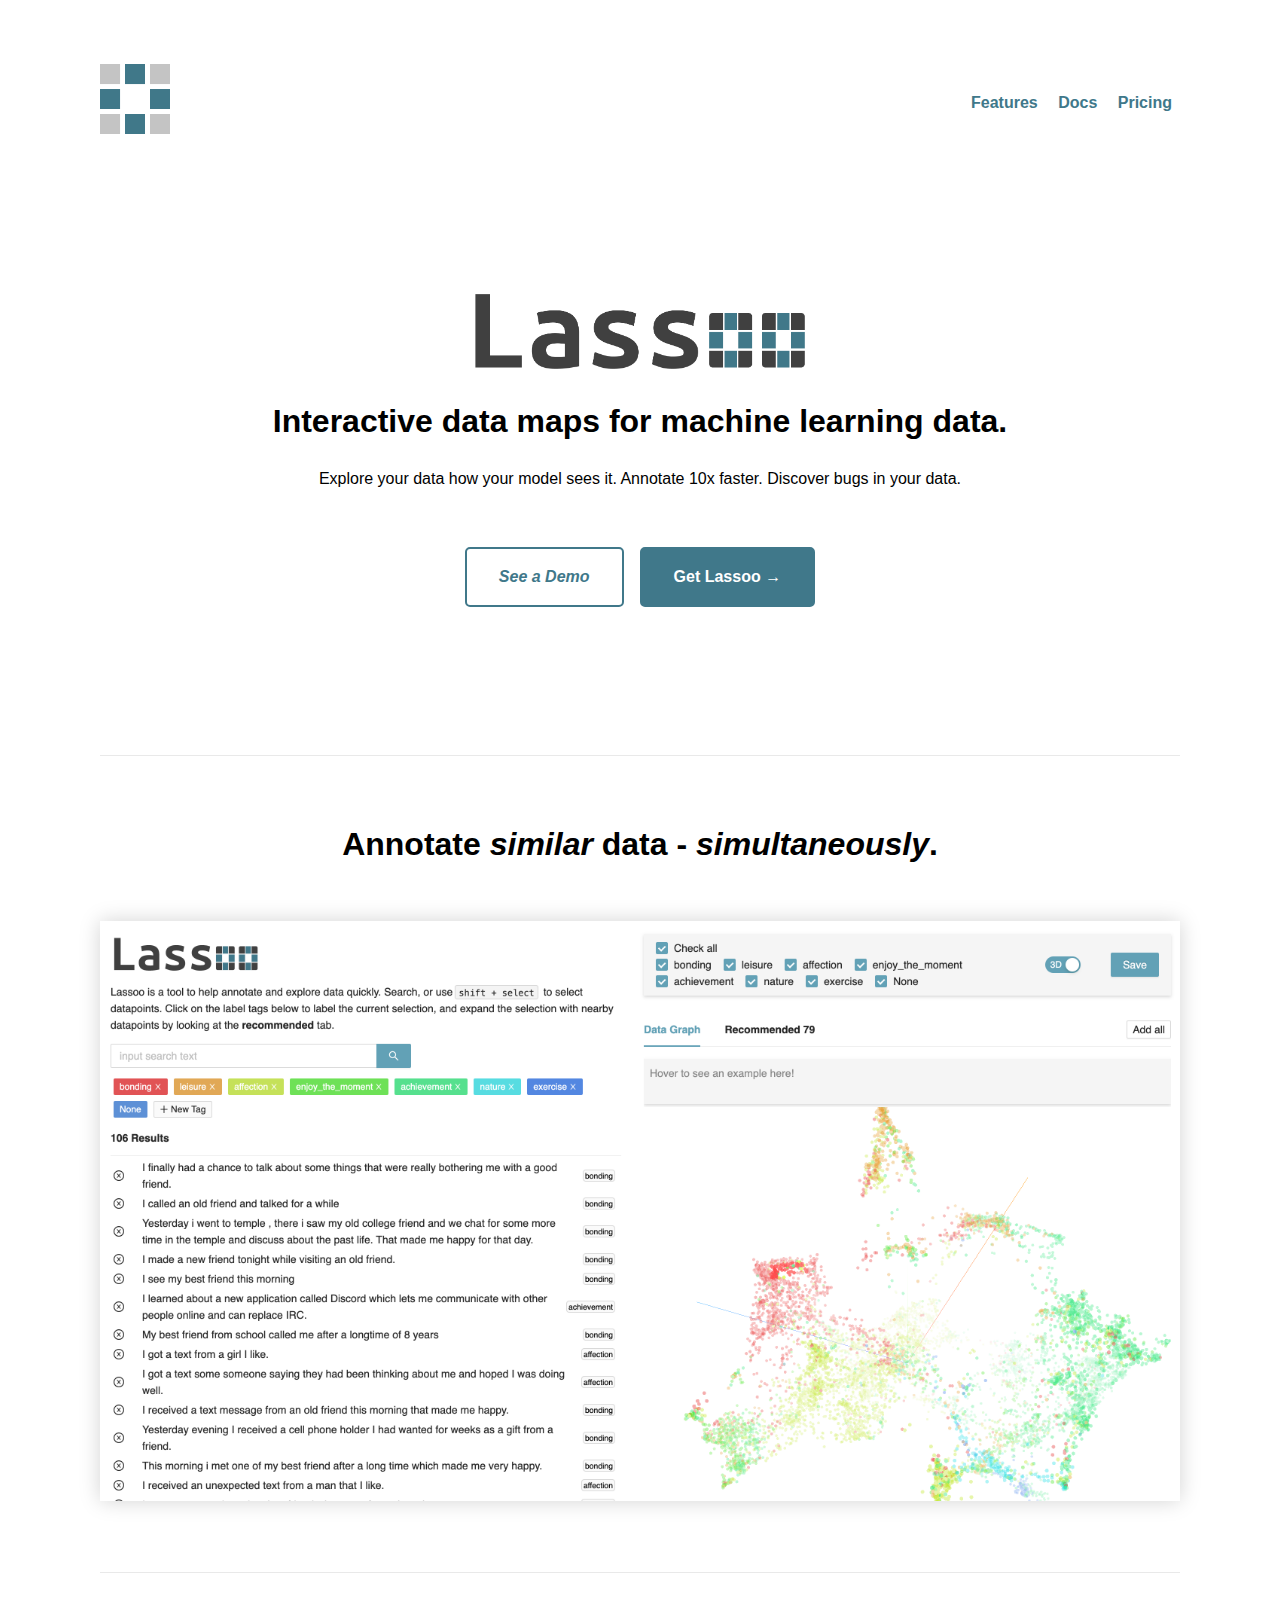
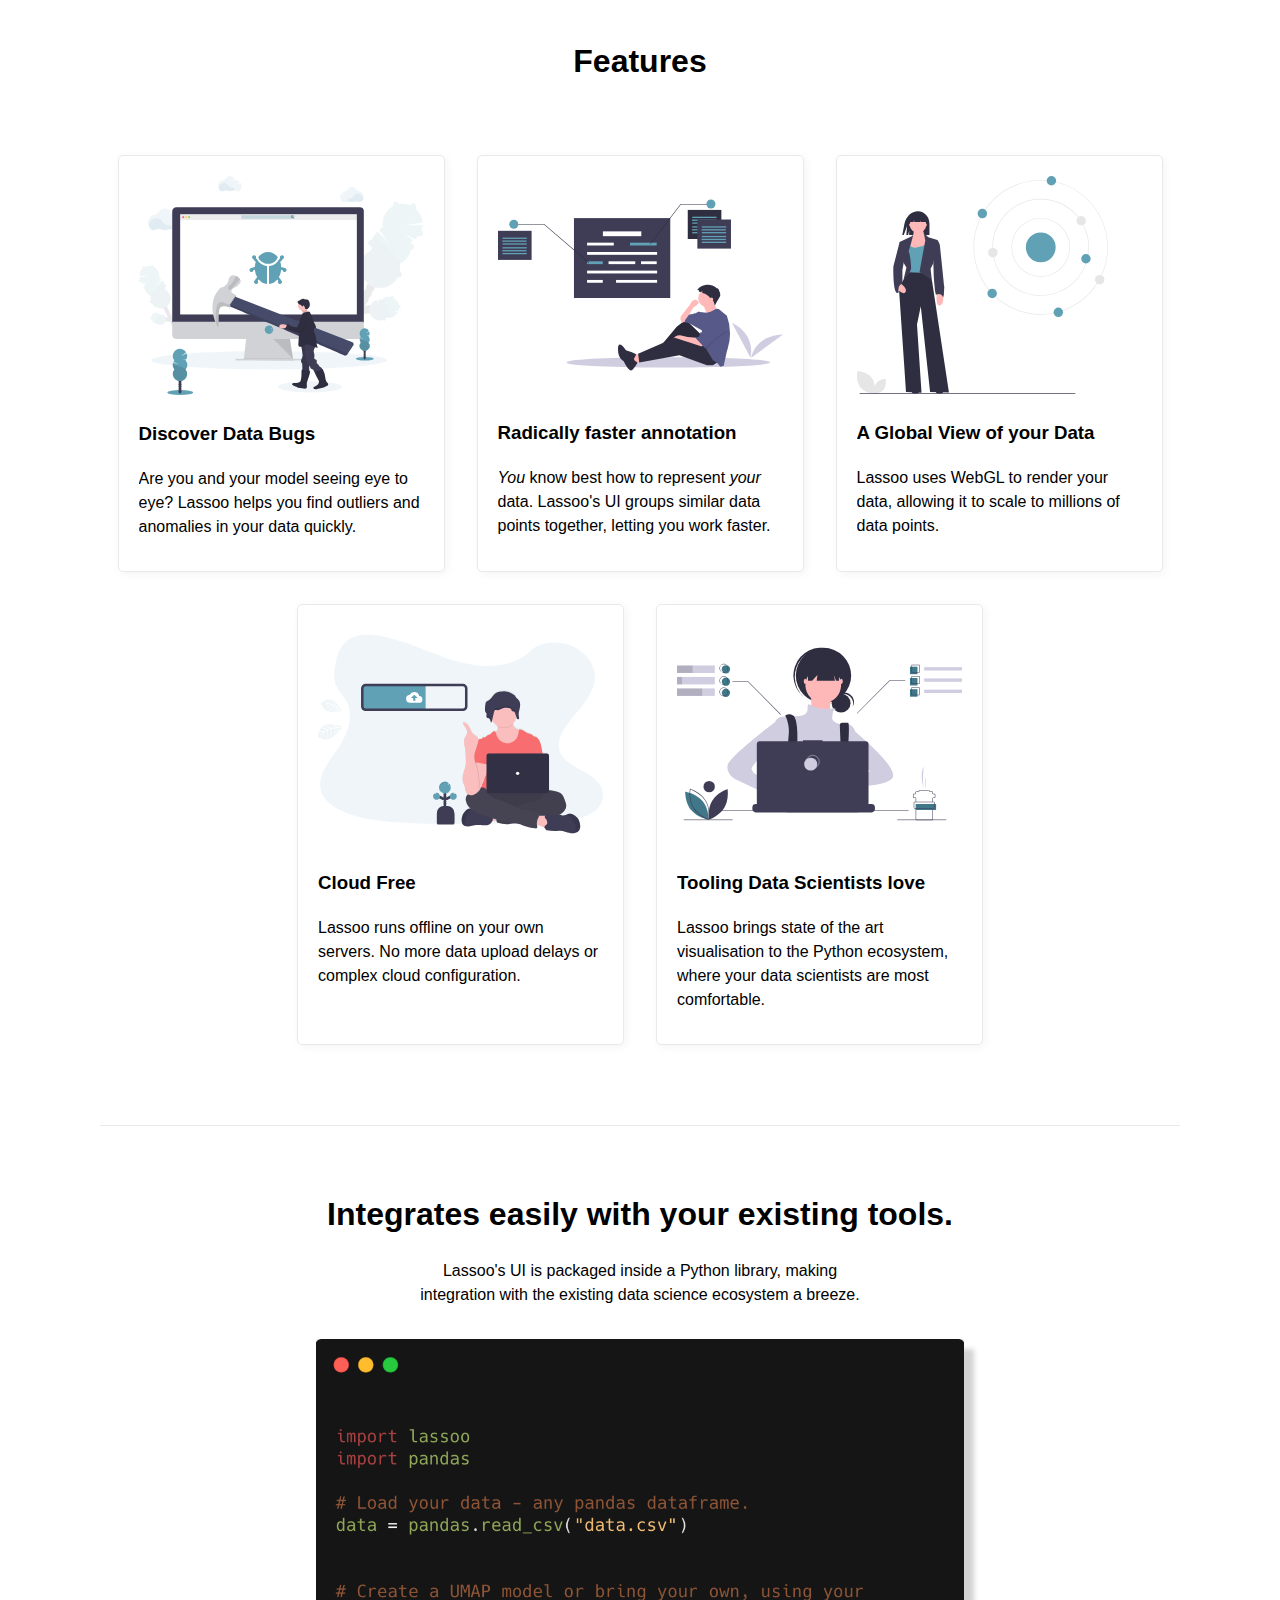
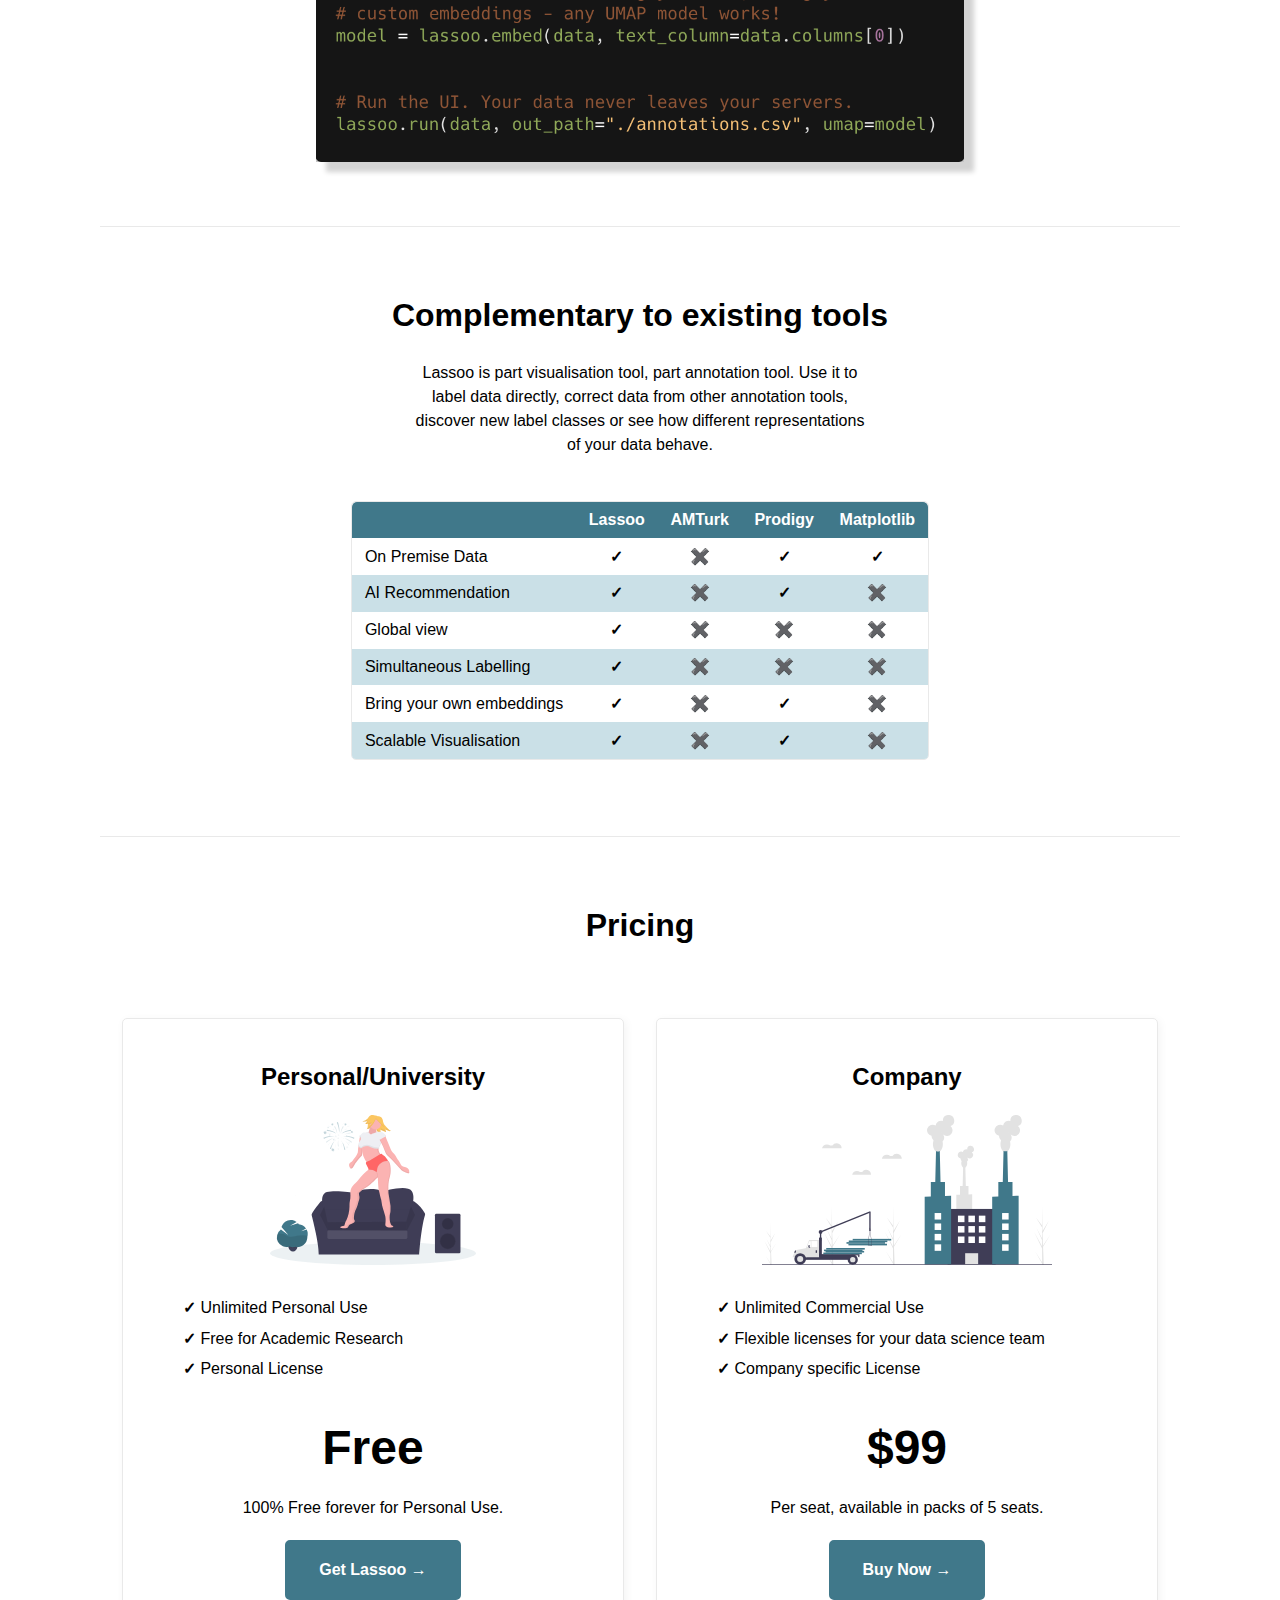
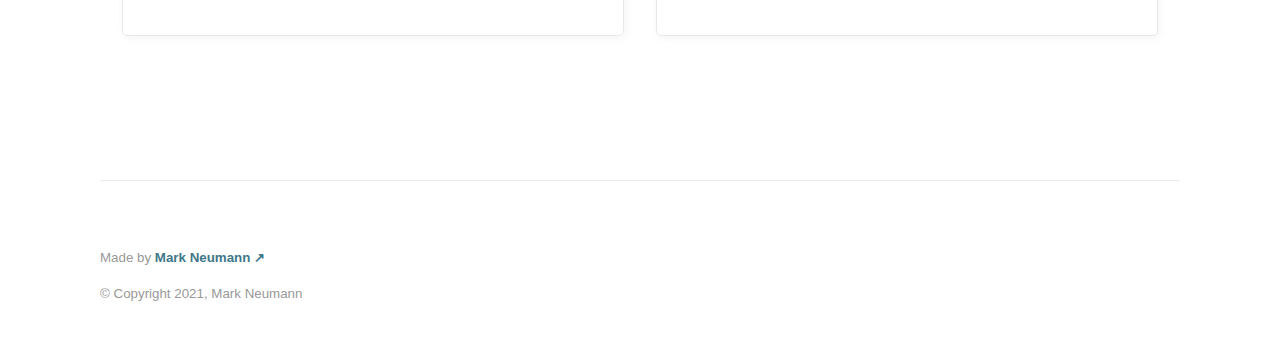
==== index.html @ e3bbf241 "sketch" ====
<!DOCTYPE html>
<html lang="en">

<head>
    <link rel="icon" href="./img/lassoo.png">
    <link rel="stylesheet" href="./mvp.css">

    <meta charset="utf-8">
    <meta name="description" content="My description">
    <meta name="viewport" content="width=device-width, initial-scale=1.0">
    <title>Lassoo</title>
</head>

<body>
    <header>
        <nav>
            <a href="/"><img alt="Logo" src="./img/lassoo.png" height="70"></a>
            <ul>
                <li><a href="#features">Features</a></li>
                <li><a href="./docs/index.html">Docs</a></li>
                <li><a href="#pricing">Pricing</a></li>
            </ul>
        </nav>

        <img alt="Logo" src="./img/lassoo-text.png" height="100">
        <h1>Interactive data maps for machine learning data.</h1>
        <p>Explore your data how your model sees it. Annotate 10x faster. Discover bugs in your data.</p>
        <br>
        <p><a href="#"><i>See a Demo</i></a><a href="#pricing"><b>Get Lassoo &rarr;</b></a></p>
    </header>
    <main>

        <hr>
        <figure>
            <header>
                <h1>Annotate <i>similar </i> data - <i>simultaneously</i>.</h1>
            </header>
            <img style="box-shadow: 0px 0px 20px lightgray;" alt="example user interface" src="img/overview.png">
        </figure>
        <hr>

        <header>
            <h1 id="features">Features</h1>
        </header>
        <section>
            <aside>
                <img alt="example code" src="img/undraw_bug_fixing.svg">
                <h3>Discover Data Bugs</h3>
                <p>Are you and your model seeing eye to eye? Lassoo helps you find outliers and anomalies in your data quickly.</p>
            </aside>
            <aside>
                <img alt="example code" src="img/undraw_annotation.svg" height="218">
                <h3>Radically faster annotation</h3>
                <p><i>You</i> know best how to represent <i>your</i> data. Lassoo's UI groups similar data points together, letting you work faster.</p>
            </aside>
            <aside>
                <img alt="example code" src="img/undraw_data_extraction.svg" height="218">
                <h3>A Global View of your Data</h3>
                <p>Lassoo uses WebGL to render your data, allowing it to scale to millions of data points.</p>
            </aside>
            <aside>
                <img alt="example code" src="img/undraw_uploading.svg" height="218">
                <h3>Cloud Free</h3>
                <p>Lassoo runs offline on your own servers. No more data upload delays or complex cloud configuration.</p>
            </aside>
            <aside>
                <img alt="example code" src="img/undraw_dev_focus.svg" height="218">
                <h3>Tooling Data Scientists love</h3>
                <p>Lassoo brings state of the art visualisation to the Python ecosystem, where your data scientists are most comfortable.</p>
            </aside>
        </section>
        <hr>

        <figure>
            <header>
                <h1>Integrates easily with your existing tools.</h1>
            <p style="width: var(--width-card-medium); display: block; margin: auto;">
                Lassoo's UI is packaged inside a Python library, making integration with the existing data science ecosystem a breeze.
            </p>
            </header>
            <img style="box-shadow: 10px 10px 5px lightgray; display: block; margin-left: auto; margin-right: auto;" alt="example code" src="img/code-example.png" width="60%">
        </figure>

        <hr>

        <header>
            <h1>Complementary to existing tools</h1>
            <p style="width: var(--width-card-medium); display: block; margin: auto;">
                Lassoo is part visualisation tool, part annotation tool. 
                Use it to label data directly, correct data from other annotation tools,
                discover new label classes or see how different representations of your data behave.
            </p>
        </header>
        <section>
            <table style="margin: 12px;">
                <thead>
                    <tr>
                        <th></th>
                        <th>Lassoo</th>
                        <th>AMTurk</th>
                        <th>Prodigy</th>
                        <th>Matplotlib</th>
                    </tr>
                </thead>
                <tr>
                    <td>On Premise Data</td>
                    <td><b>✓</b></td>
                    <td>✖️</td>
                    <td><b>✓</b></td>
                    <td><b>✓</b></td>
                </tr>

                <tr>
                    <td>AI Recommendation</td>
                    <td><b>✓</b></td>
                    <td>✖️</td>
                    <td><b>✓</b></td>
                    <td>✖️</td>
                </tr>
                <tr>
                    <td>Global view</td>
                    <td><b>✓</b></td>
                    <td>✖️</td>
                    <td>✖️</td>
                    <td>✖️</td>
                </tr>
                <tr>
                    <td>Simultaneous Labelling</td>
                    <td><b>✓</b></td>
                    <td>✖️</td>
                    <td>✖️</td>
                    <td>✖️</td>
                </tr>
                <tr>
                    <td>Bring your own embeddings</td>
                    <td><b>✓</b></td>
                    <td>✖️</td>
                    <td><b>✓</b></td>
                    <td>✖️</td>
                </tr>                
                <tr>
                    <td>Scalable Visualisation</td>
                    <td><b>✓</b></td>
                    <td>✖️</td>
                    <td><b>✓</b></td>
                    <td>✖️</td>
                </tr>
            </table>

        </section>

        <hr>

        <figure id="pricing">
            <header>
                <h1>Pricing</h1>
                <p></p>
            </header>
            <section>
            <aside style="width: var(--width-card-medium)">
                <h2 style="text-align: center;">Personal/University</h2>
                <img style="display: block; margin: auto;" alt="example code" src="img/undraw_home.svg" height="150">
                <p>
                    <ul>
                        <li> <b>✓</b> Unlimited Personal Use</li>
                        <li> <b>✓</b> Free for Academic Research</li>
                        <li> <b>✓</b> Personal License</li>
                    </ul>
                </p>
                
                <p style="text-align: center; font-size: 3em; font-weight: bold;">
                    Free
                </p>
                <p style="text-align: center;">100% Free forever for Personal Use.</p>
                <a style="display: block; text-align: center;">
                    <b>
                        Get Lassoo &rarr;
                    </b>
                </a>
            </aside>

            <aside style="width: var(--width-card-medium)">
                <h2 style="text-align: center;">Company</h2>
                <img style="display: block; margin: auto;" alt="example code" src="img/undraw_company.svg" height="150">
                <p>
                    <ul>
                        <li> <b>✓</b> Unlimited Commercial Use</li>
                        <li> <b>✓</b> Flexible licenses for your data science team</li>
                        <li> <b>✓</b> Company specific License</li>
                    </ul>
                </p>
                <p style="text-align: center; font-size: 3em; font-weight: bold;">
                    $99
                </p>
                <p style="text-align: center;">Per seat, available in packs of 5 seats.</p>
                <a style="display: block; text-align: center;">
                    <b>
                        Buy Now &rarr;
                    </b>
                </a>

            </aside>
        </section>
        </figure>




    </main>
    <footer>
        <hr>
        <p>
            <small>
                Made by <a href="http://markneumann.xyz" target="_blank">Mark Neumann ↗ </a>
            </small>
        </p>
        <small>&copy; Copyright 2021, Mark Neumann</small>
    </footer>
</body>

</html>
---- mvp.css ----
/* MVP.css v1.7 - https://github.com/andybrewer/mvp */

:root {
    --border-radius: 5px;
    --box-shadow: 2px 2px 10px;
    --color: #40788A;
    --color-accent: #CAE0E7;
    --color-bg: #fff;
    --color-bg-secondary: #e9e9e9;
    --color-secondary: #920de9;
    --color-secondary-accent: #920de90b;
    --color-shadow: #f4f4f4;
    --color-text: #000;
    --color-text-secondary: #999;
    --font-family: -apple-system, BlinkMacSystemFont, "Segoe UI", Roboto, Oxygen-Sans, Ubuntu, Cantarell, "Helvetica Neue", sans-serif;
    --hover-brightness: 1.2;
    --justify-important: center;
    --justify-normal: left;
    --line-height: 1.5;
    --width-card: 285px;
    --width-card-medium: 460px;
    --width-card-wide: 800px;
    --width-content: 1080px;
}

/*
@media (prefers-color-scheme: dark) {
    :root {
        --color: #0097fc;
        --color-accent: #0097fc4f;
        --color-bg: #333;
        --color-bg-secondary: #555;
        --color-secondary: #e20de9;
        --color-secondary-accent: #e20de94f;
        --color-shadow: #bbbbbb20;
        --color-text: #f7f7f7;
        --color-text-secondary: #aaa;
    }
}
*/

/* Layout */
article aside {
    background: var(--color-secondary-accent);
    border-left: 4px solid var(--color-secondary);
    padding: 0.01rem 0.8rem;
}

body {
    background: var(--color-bg);
    color: var(--color-text);
    font-family: var(--font-family);
    line-height: var(--line-height);
    margin: 0;
    overflow-x: hidden;
    padding: 1rem 0;
}

footer,
header,
main {
    margin: 0 auto;
    max-width: var(--width-content);
    padding: 2rem 1rem;
}

hr {
    background-color: var(--color-bg-secondary);
    border: none;
    height: 1px;
    margin: 4rem 0;
}

section {
    display: flex;
    flex-wrap: wrap;
    justify-content: var(--justify-important);
}

section img,
article img {
    max-width: 100%;
}

section * {
    overflow: auto;
}

section aside {
    border: 1px solid var(--color-bg-secondary);
    border-radius: var(--border-radius);
    box-shadow: var(--box-shadow) var(--color-shadow);
    margin: 1rem;
    padding: 1.25rem;
    width: var(--width-card);
}

section aside:hover {
    box-shadow: var(--box-shadow) var(--color-bg-secondary);
}

[hidden] {
    display: none;
}

/* Headers */
article header,
div header,
main header {
    padding-top: 0;
}

header {
    text-align: var(--justify-important);
}

header a b,
header a em,
header a i,
header a strong {
    margin-left: 0.5rem;
    margin-right: 0.5rem;
}

header nav img {
    margin: 1rem 0;
}

section header {
    padding-top: 0;
    width: 100%;
}

/* Nav */
nav {
    align-items: center;
    display: flex;
    font-weight: bold;
    justify-content: space-between;
    margin-bottom: 7rem;
}

nav ul {
    list-style: none;
    padding: 0;
}

nav ul li {
    display: inline-block;
    margin: 0 0.5rem;
    position: relative;
    text-align: left;
}

/* Nav Dropdown */
nav ul li:hover ul {
    display: block;
}

nav ul li ul {
    background: var(--color-bg);
    border: 1px solid var(--color-bg-secondary);
    border-radius: var(--border-radius);
    box-shadow: var(--box-shadow) var(--color-shadow);
    display: none;
    height: auto;
    left: -2px;
    padding: .5rem 1rem;
    position: absolute;
    top: 1.7rem;
    white-space: nowrap;
    width: auto;
    z-index: 1;
}

nav ul li ul::before {
    /* fill gap above to make mousing over them easier */
    content: "";
    position: absolute;
    left: 0;
    right: 0;
    top: -0.5rem;
    height: 0.5rem;
}

nav ul li ul li,
nav ul li ul li a {
    display: block;
}

/* Typography */
code,
samp {
    background-color: var(--color-accent);
    border-radius: var(--border-radius);
    color: var(--color-text);
    display: inline-block;
    margin: 0 0.1rem;
    padding: 0 0.5rem;
}

details {
    margin: 1.3rem 0;
}

details summary {
    font-weight: bold;
    cursor: pointer;
}

h1,
h2,
h3,
h4,
h5,
h6 {
    line-height: var(--line-height);
}

mark {
    padding: 0.1rem;
}

ol li,
ul li {
    padding: 0.2rem 0;
}

p {
    margin: 0.75rem 0;
    padding: 0;
}

pre {
    margin: 1rem 0;
    max-width: var(--width-card-wide);
    padding: 1rem 0;
}

pre code,
pre samp {
    display: block;
    max-width: var(--width-card-wide);
    padding: 0.5rem 2rem;
    white-space: pre-wrap;
}

small {
    color: var(--color-text-secondary);
}

sup {
    background-color: var(--color-secondary);
    border-radius: var(--border-radius);
    color: var(--color-bg);
    font-size: xx-small;
    font-weight: bold;
    margin: 0.2rem;
    padding: 0.2rem 0.3rem;
    position: relative;
    top: -2px;
}

/* Links */
a {
    color: var(--color);
    display: inline-block;
    font-weight: bold;
    text-decoration: none;
}

a:hover {
    filter: brightness(var(--hover-brightness));
    text-decoration: underline;
}

a b,
a em,
a i,
a strong,
button {
    border-radius: var(--border-radius);
    display: inline-block;
    font-size: medium;
    font-weight: bold;
    line-height: var(--line-height);
    margin: 0.5rem 0;
    padding: 1rem 2rem;
}

button {
    font-family: var(--font-family);
}

button:hover {
    cursor: pointer;
    filter: brightness(var(--hover-brightness));
}

a b,
a strong,
button {
    background-color: var(--color);
    border: 2px solid var(--color);
    color: var(--color-bg);
}

a em,
a i {
    border: 2px solid var(--color);
    border-radius: var(--border-radius);
    color: var(--color);
    display: inline-block;
    padding: 1rem 2rem;
}

article aside a {
    color: var(--color-secondary);
}

/* Images */
figure {
    margin: 0;
    padding: 0;
}

figure img {
    max-width: 100%;
}

figure figcaption {
    color: var(--color-text-secondary);
}

/* Forms */

button:disabled,
input:disabled {
    background: var(--color-bg-secondary);
    border-color: var(--color-bg-secondary);
    color: var(--color-text-secondary);
    cursor: not-allowed;
}

button[disabled]:hover {
    filter: none;
}

form {
    border: 1px solid var(--color-bg-secondary);
    border-radius: var(--border-radius);
    box-shadow: var(--box-shadow) var(--color-shadow);
    display: block;
    max-width: var(--width-card-wide);
    min-width: var(--width-card);
    padding: 1.5rem;
    text-align: var(--justify-normal);
}

form header {
    margin: 1.5rem 0;
    padding: 1.5rem 0;
}

input,
label,
select,
textarea {
    display: block;
    font-size: inherit;
    max-width: var(--width-card-wide);
}

input[type="checkbox"],
input[type="radio"] {
    display: inline-block;
}

input[type="checkbox"]+label,
input[type="radio"]+label {
    display: inline-block;
    font-weight: normal;
    position: relative;
    top: 1px;
}

input,
select,
textarea {
    border: 1px solid var(--color-bg-secondary);
    border-radius: var(--border-radius);
    margin-bottom: 1rem;
    padding: 0.4rem 0.8rem;
}

input[readonly],
textarea[readonly] {
    background-color: var(--color-bg-secondary);
}

label {
    font-weight: bold;
    margin-bottom: 0.2rem;
}

/* Tables */
table {
    border: 1px solid var(--color-bg-secondary);
    border-radius: var(--border-radius);
    border-spacing: 0;
    display: inline-block;
    max-width: 100%;
    overflow-x: auto;
    padding: 0;
    white-space: nowrap;
}

table td,
table th,
table tr {
    padding: 0.4rem 0.8rem;
    text-align: var(--justify-important);
}

table thead {
    background-color: var(--color);
    border-collapse: collapse;
    border-radius: var(--border-radius);
    color: var(--color-bg);
    margin: 0;
    padding: 0;
}

table thead th:first-child {
    border-top-left-radius: var(--border-radius);
}

table thead th:last-child {
    border-top-right-radius: var(--border-radius);
}

table thead th:first-child,
table tr td:first-child {
    text-align: var(--justify-normal);
}

table tr:nth-child(even) {
    background-color: var(--color-accent);
}

/* Quotes */
blockquote {
    display: block;
    font-size: x-large;
    line-height: var(--line-height);
    margin: 1rem auto;
    max-width: var(--width-card-medium);
    padding: 1.5rem 1rem;
    text-align: var(--justify-important);
}

blockquote footer {
    color: var(--color-text-secondary);
    display: block;
    font-size: small;
    line-height: var(--line-height);
    padding: 1.5rem 0;
}
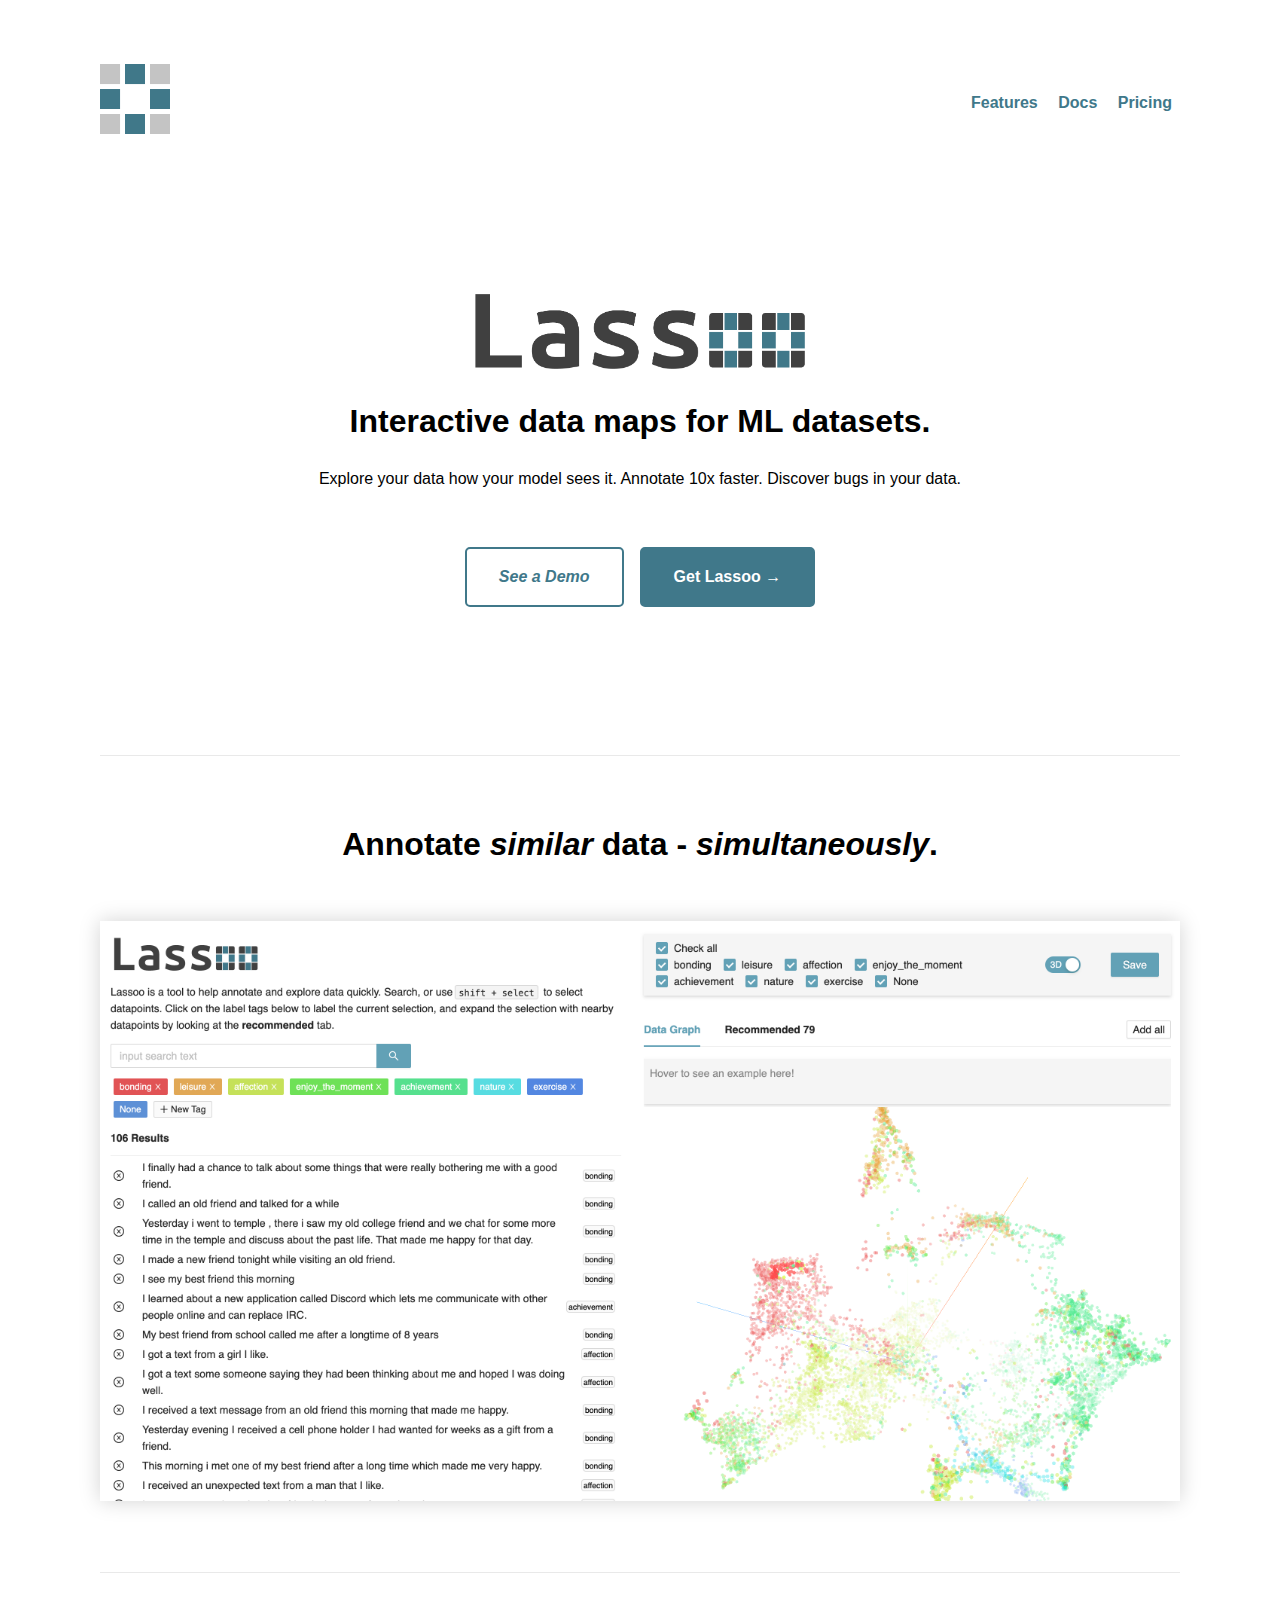
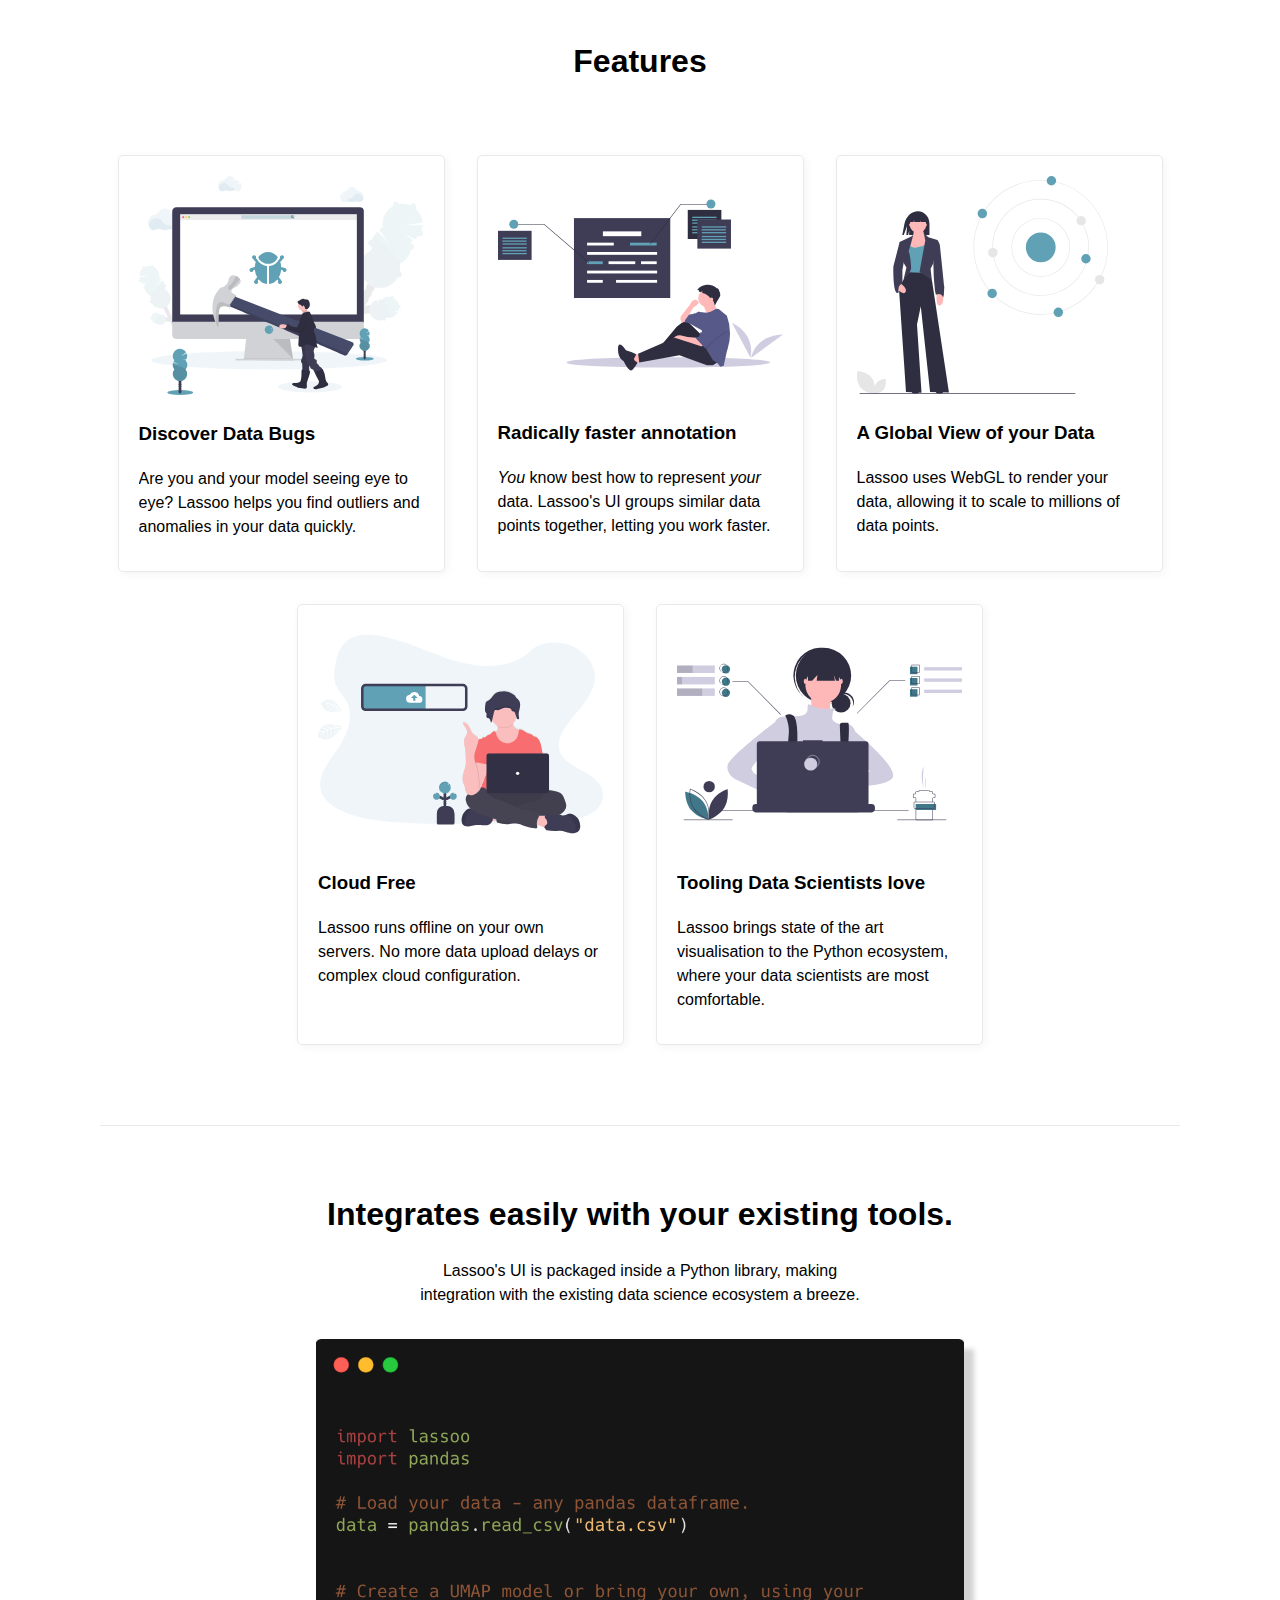
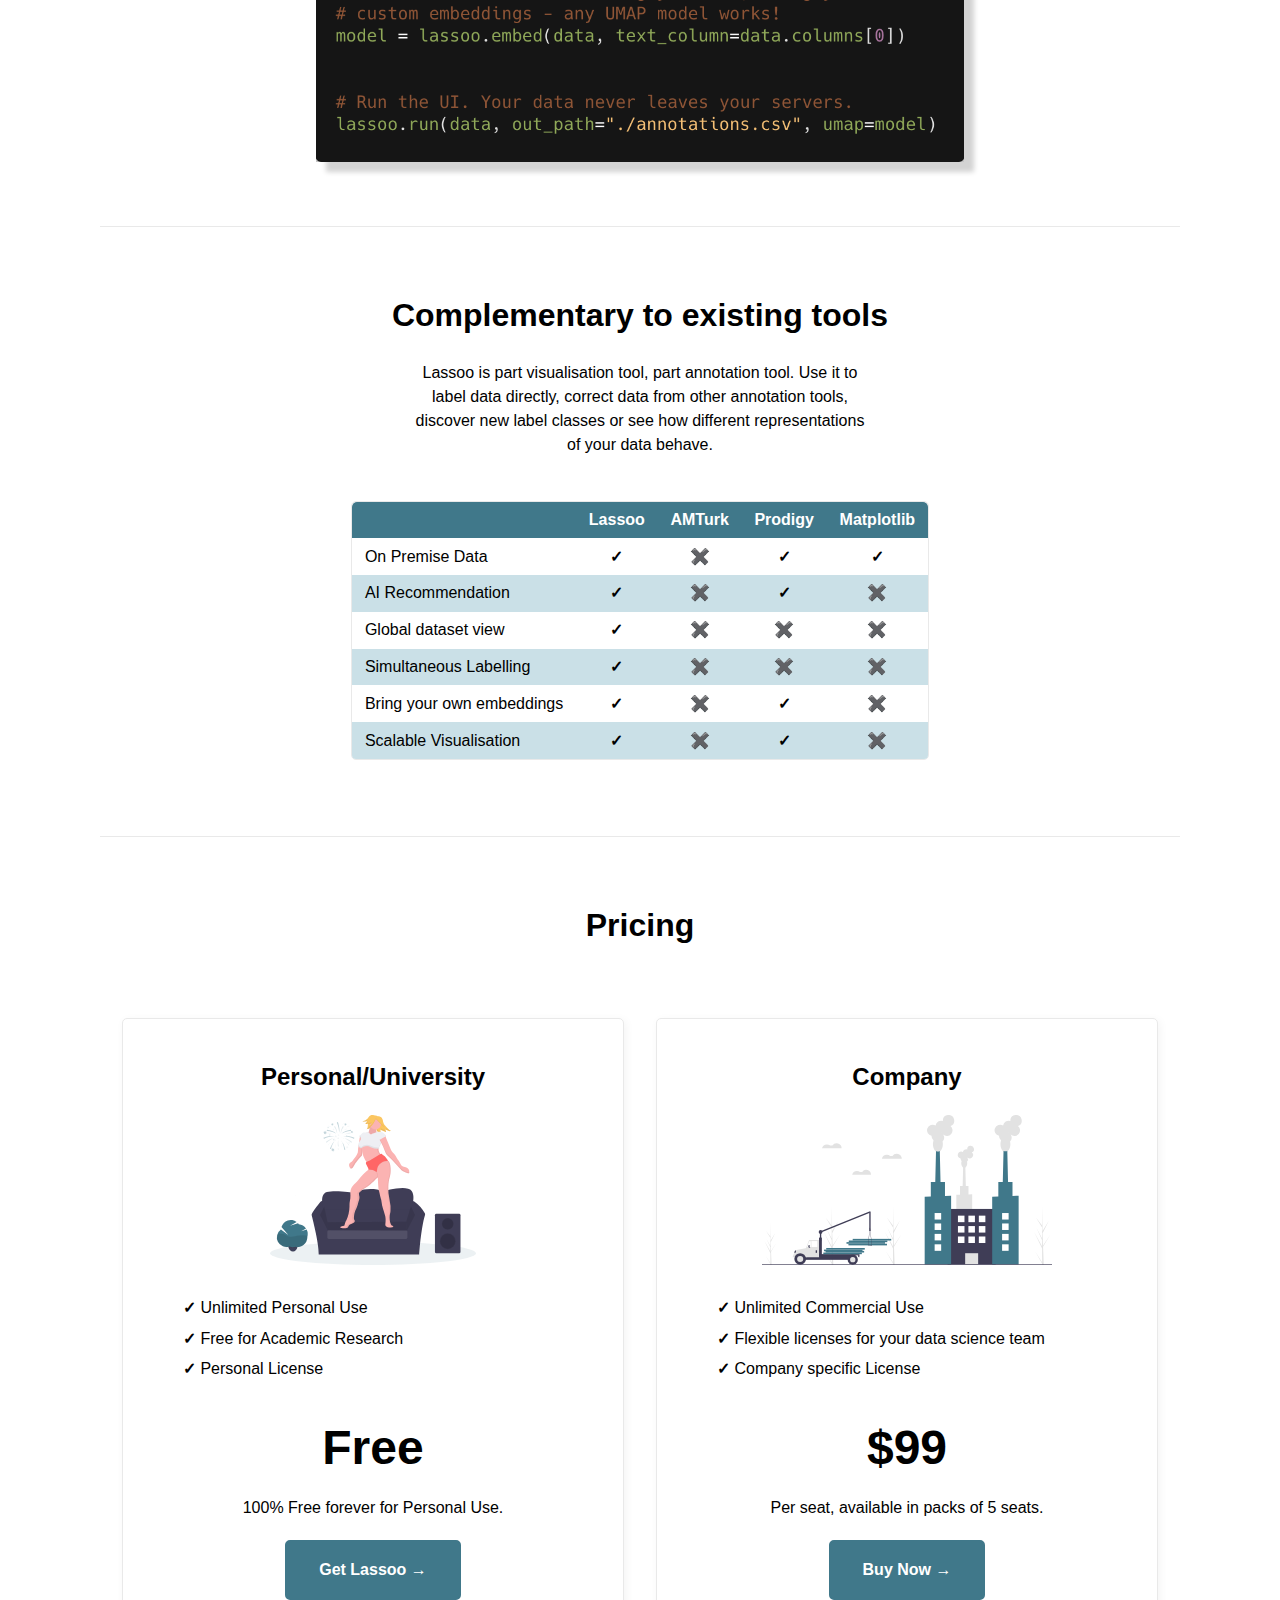
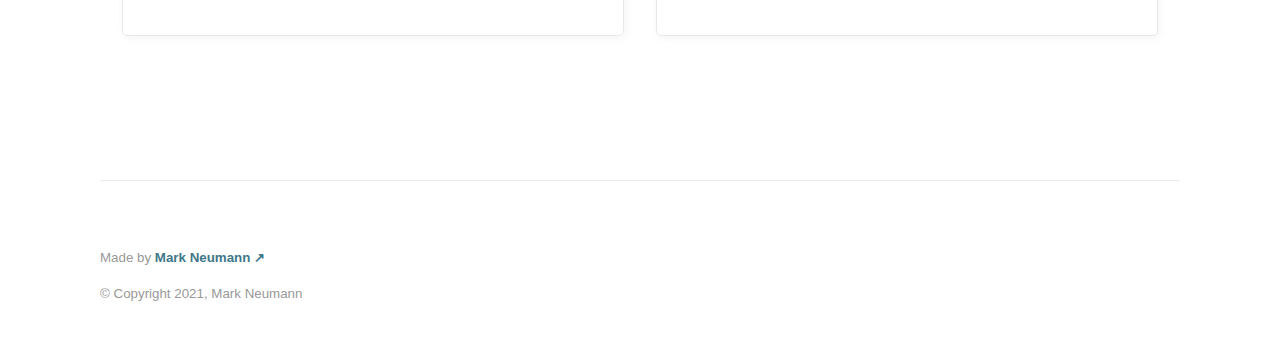
==== commit 6fbff3c6: "tweaks" ====
--- a/index.html
+++ b/index.html
@@ -23,7 +23,7 @@
         </nav>
 
         <img alt="Logo" src="./img/lassoo-text.png" height="100">
-        <h1>Interactive data maps for machine learning data.</h1>
+        <h1>Interactive data maps for ML datasets.</h1>
         <p>Explore your data how your model sees it. Annotate 10x faster. Discover bugs in your data.</p>
         <br>
         <p><a href="#"><i>See a Demo</i></a><a href="#pricing"><b>Get Lassoo &rarr;</b></a></p>
@@ -118,7 +118,7 @@
                     <td>✖️</td>
                 </tr>
                 <tr>
-                    <td>Global view</td>
+                    <td>Global dataset view</td>
                     <td><b>✓</b></td>
                     <td>✖️</td>
                     <td>✖️</td>
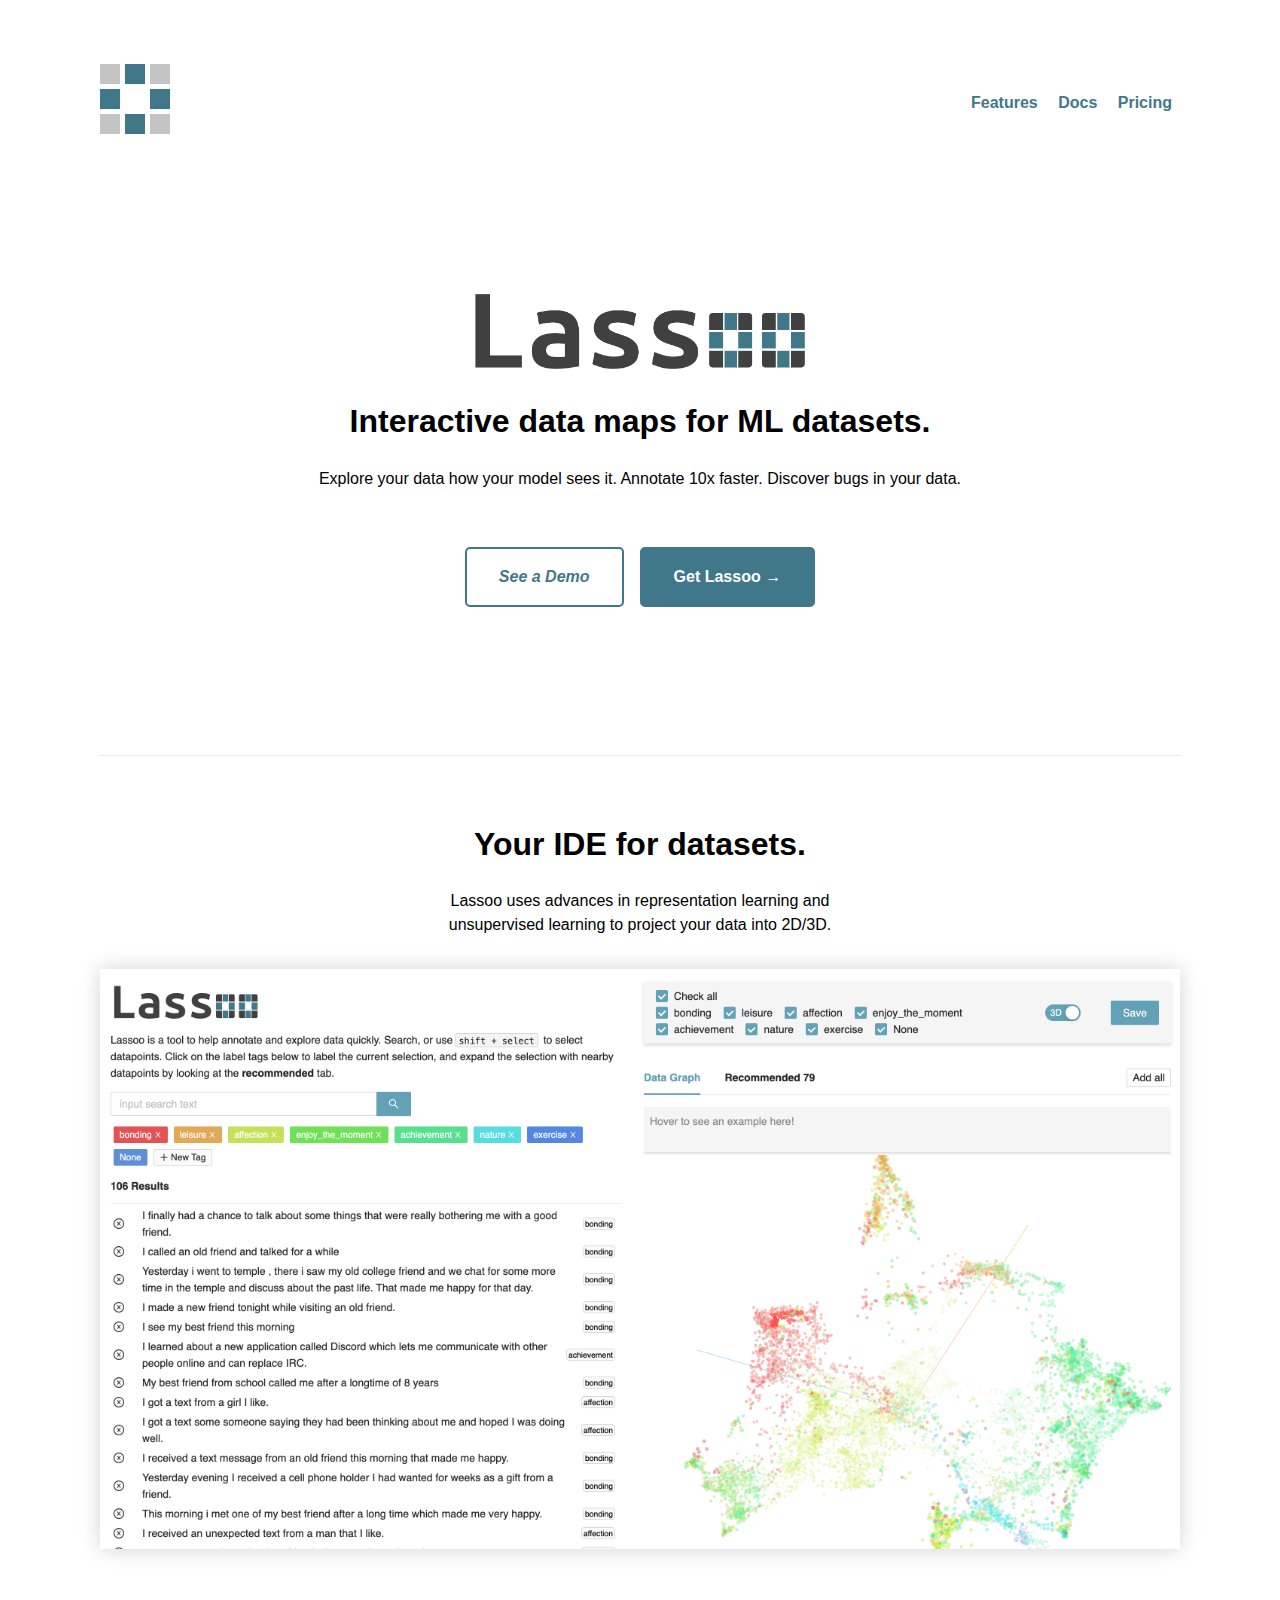
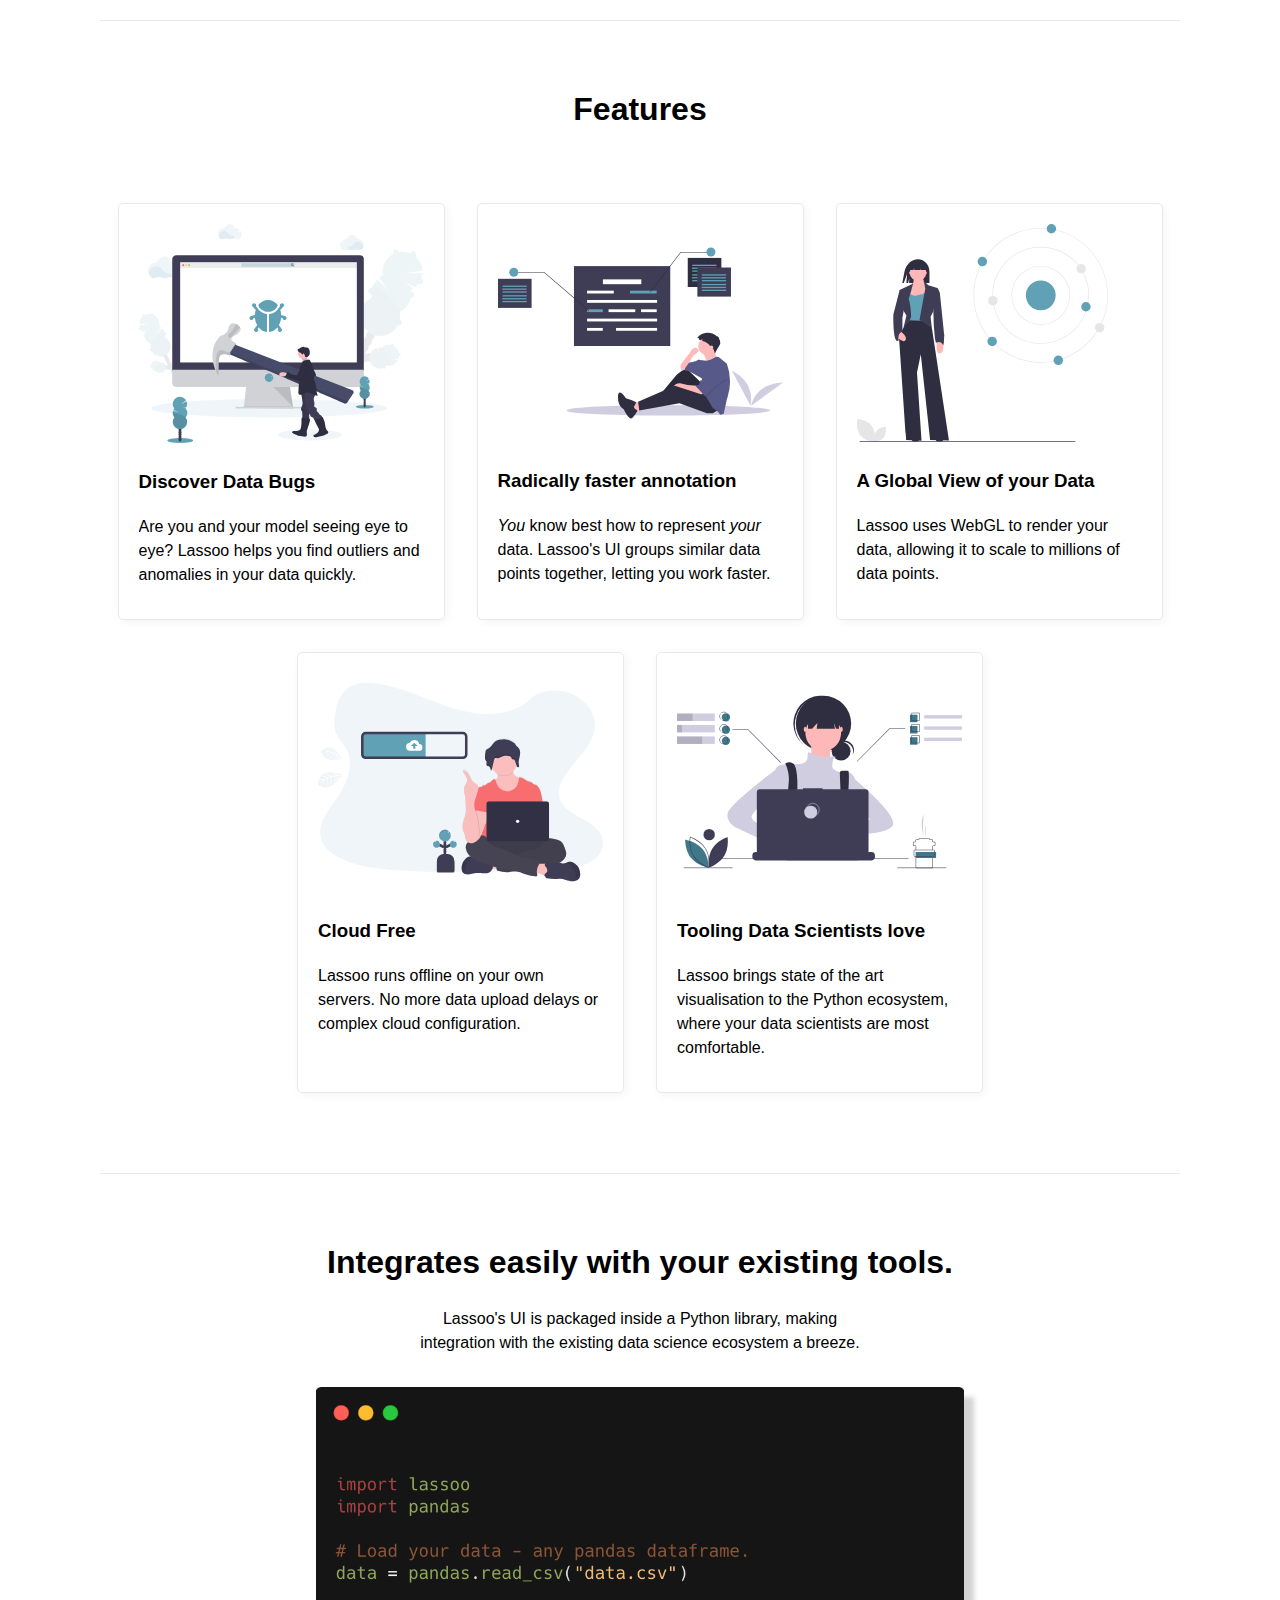
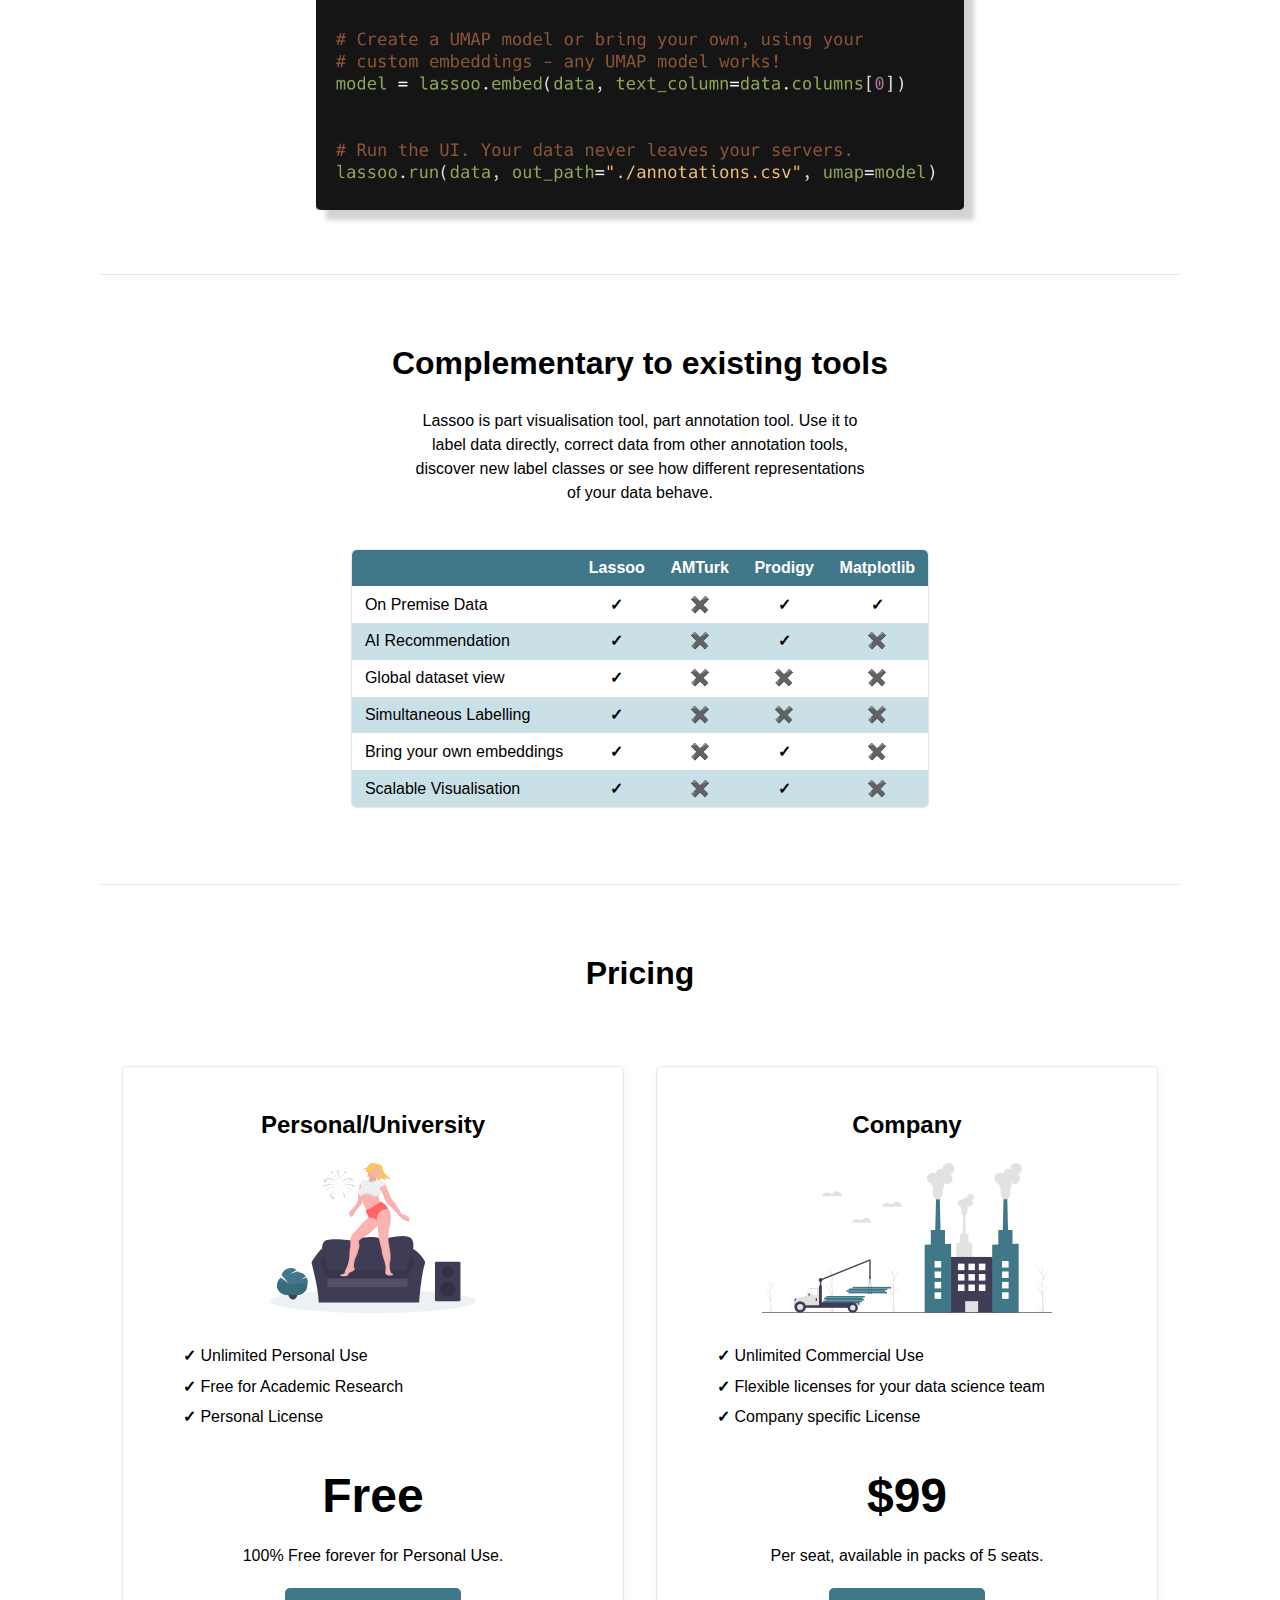
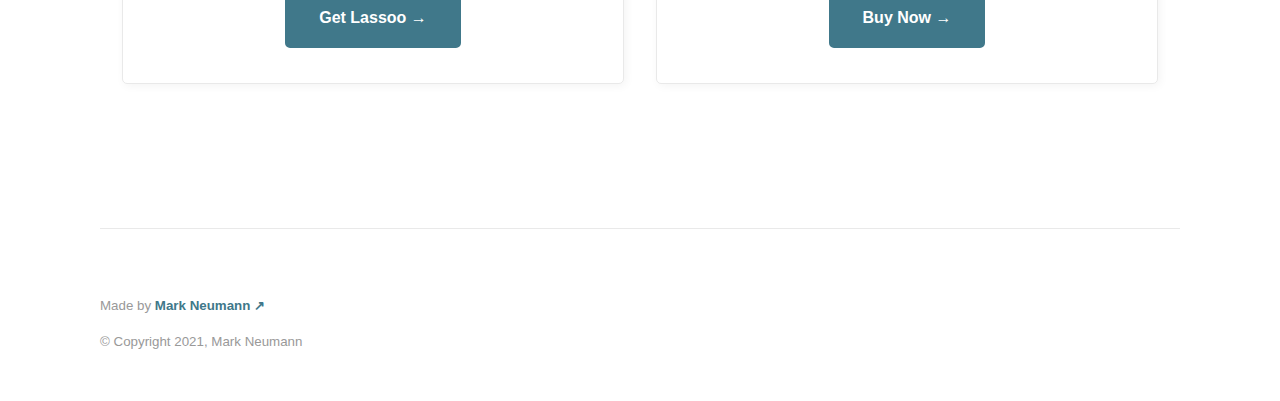
==== commit 3e6b6a58: "tweaks" ====
--- a/index.html
+++ b/index.html
@@ -33,7 +33,10 @@
         <hr>
         <figure>
             <header>
-                <h1>Annotate <i>similar </i> data - <i>simultaneously</i>.</h1>
+                <h1>Your IDE for datasets.</h1>
+                <p style="width: var(--width-card-medium); display: block; margin: auto;">
+                    Lassoo uses advances in representation learning and unsupervised learning to project your data into 2D/3D.
+                </p>
             </header>
             <img style="box-shadow: 0px 0px 20px lightgray;" alt="example user interface" src="img/overview.png">
         </figure>
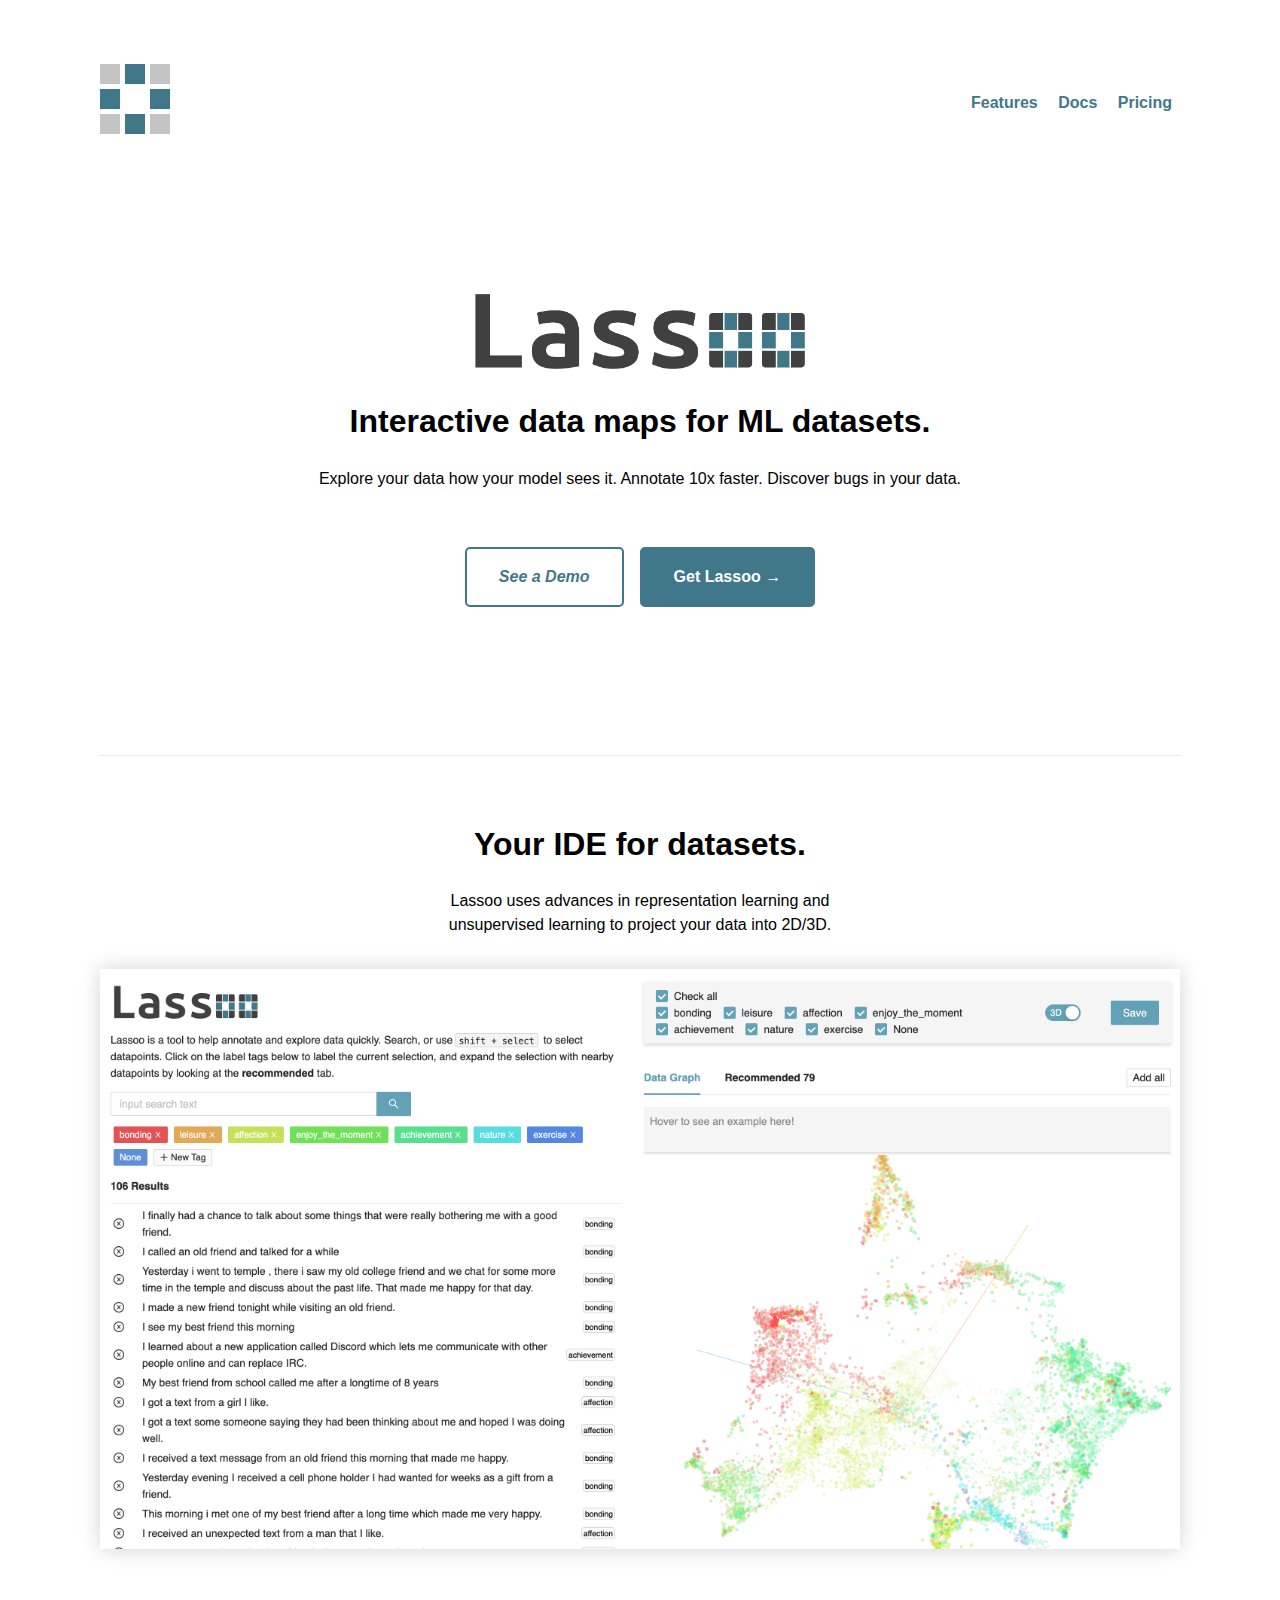
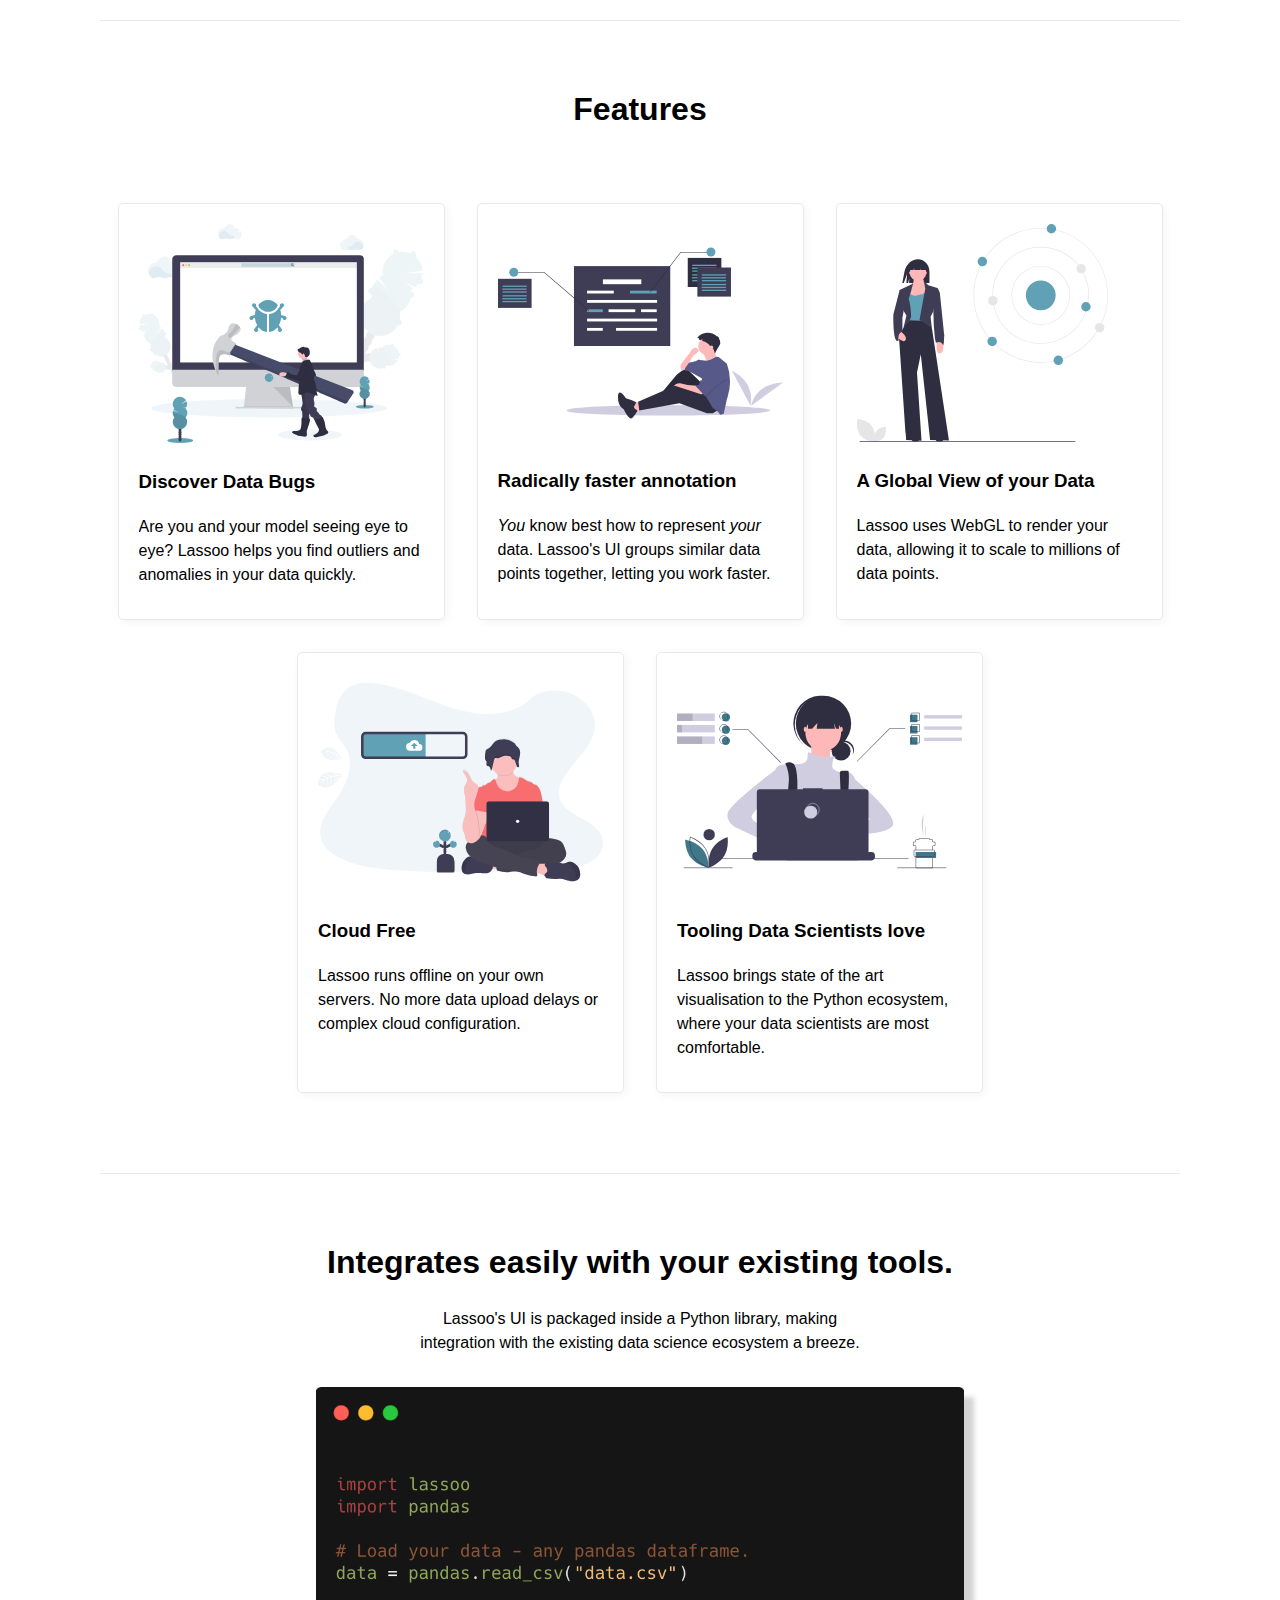
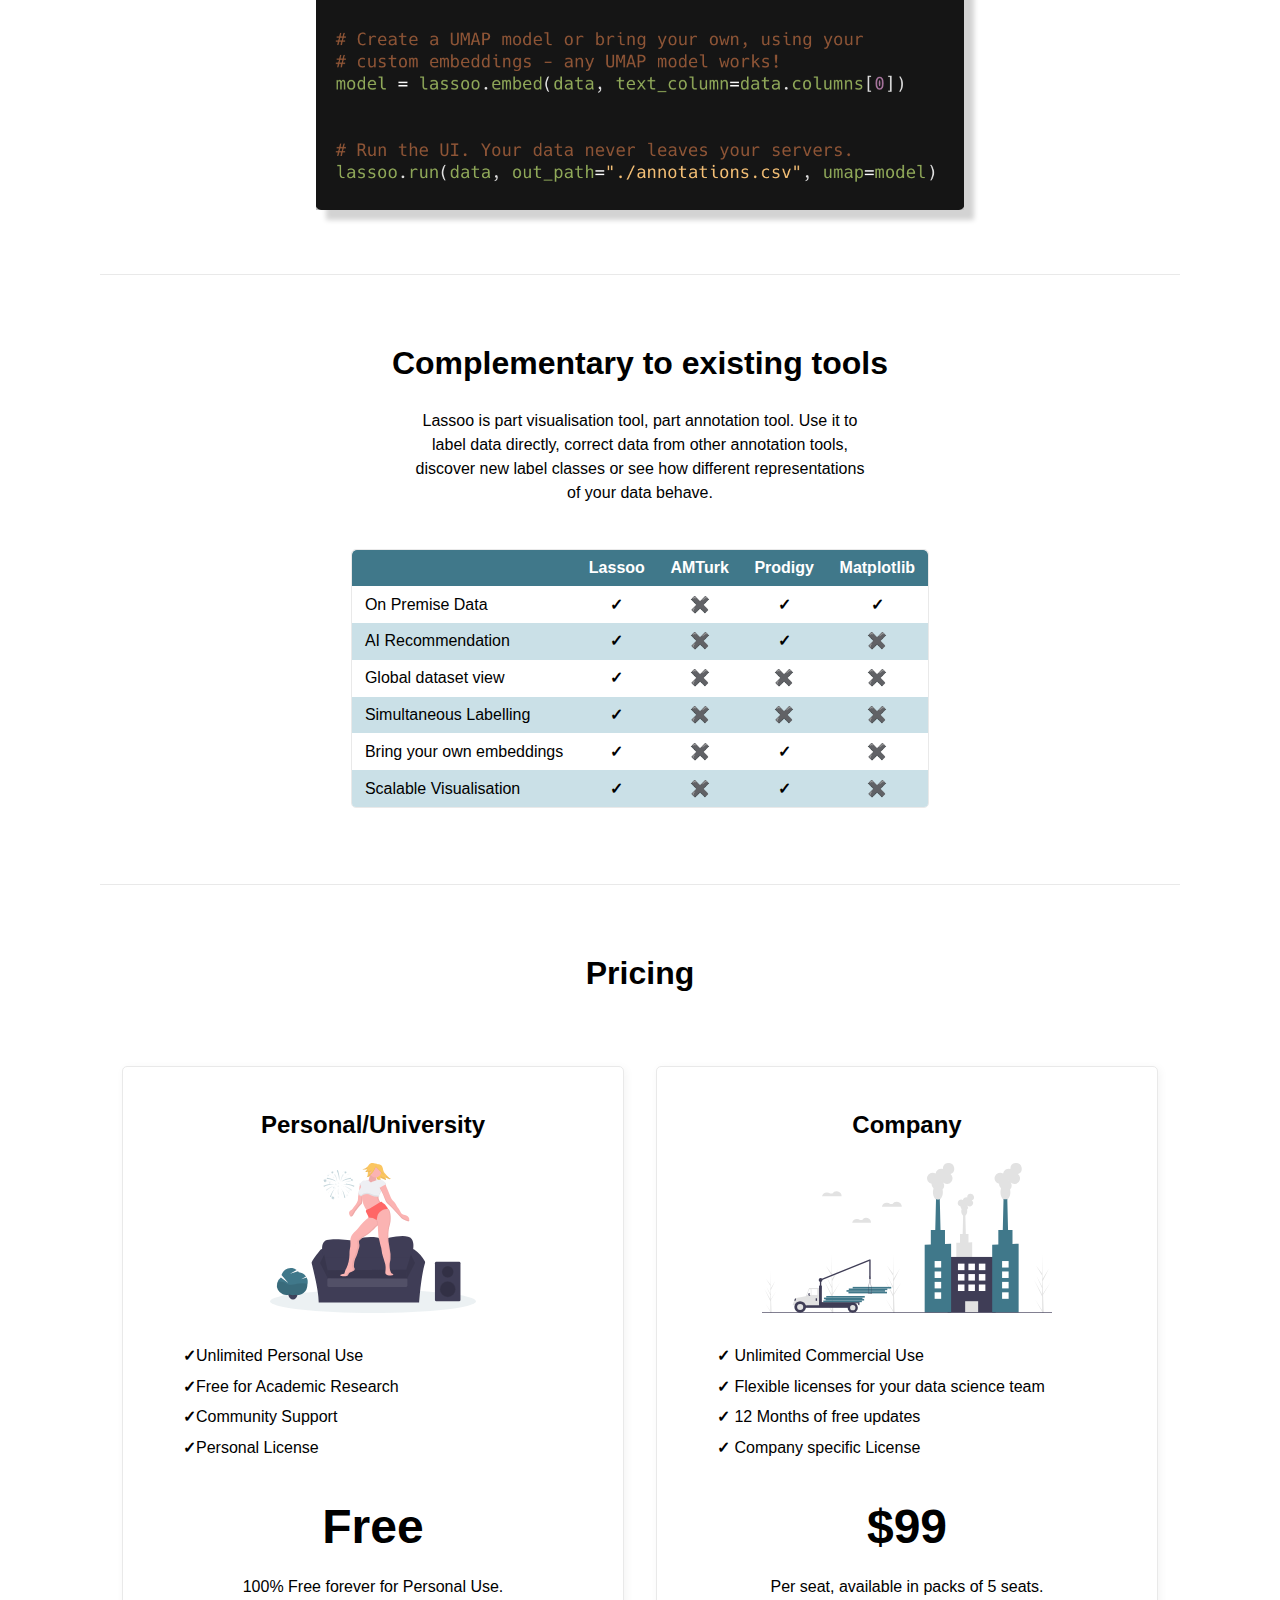
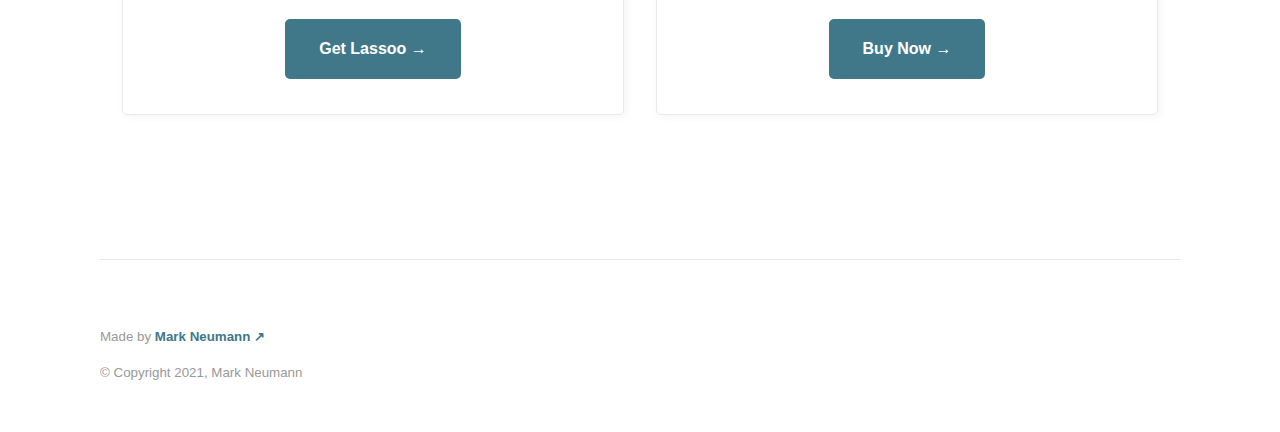
==== commit 18237a12: "tweaks" ====
--- a/index.html
+++ b/index.html
@@ -165,9 +165,10 @@
                 <img style="display: block; margin: auto;" alt="example code" src="img/undraw_home.svg" height="150">
                 <p>
                     <ul>
-                        <li> <b>✓</b> Unlimited Personal Use</li>
-                        <li> <b>✓</b> Free for Academic Research</li>
-                        <li> <b>✓</b> Personal License</li>
+                        <li> <b>✓</b>Unlimited Personal Use</li>
+                        <li> <b>✓</b>Free for Academic Research</li>
+                        <li> <b>✓</b>Community Support</li>
+                        <li> <b>✓</b>Personal License</li>
                     </ul>
                 </p>
                 
@@ -189,6 +190,7 @@
                     <ul>
                         <li> <b>✓</b> Unlimited Commercial Use</li>
                         <li> <b>✓</b> Flexible licenses for your data science team</li>
+                        <li> <b>✓</b> 12 Months of free updates</li>
                         <li> <b>✓</b> Company specific License</li>
                     </ul>
                 </p>
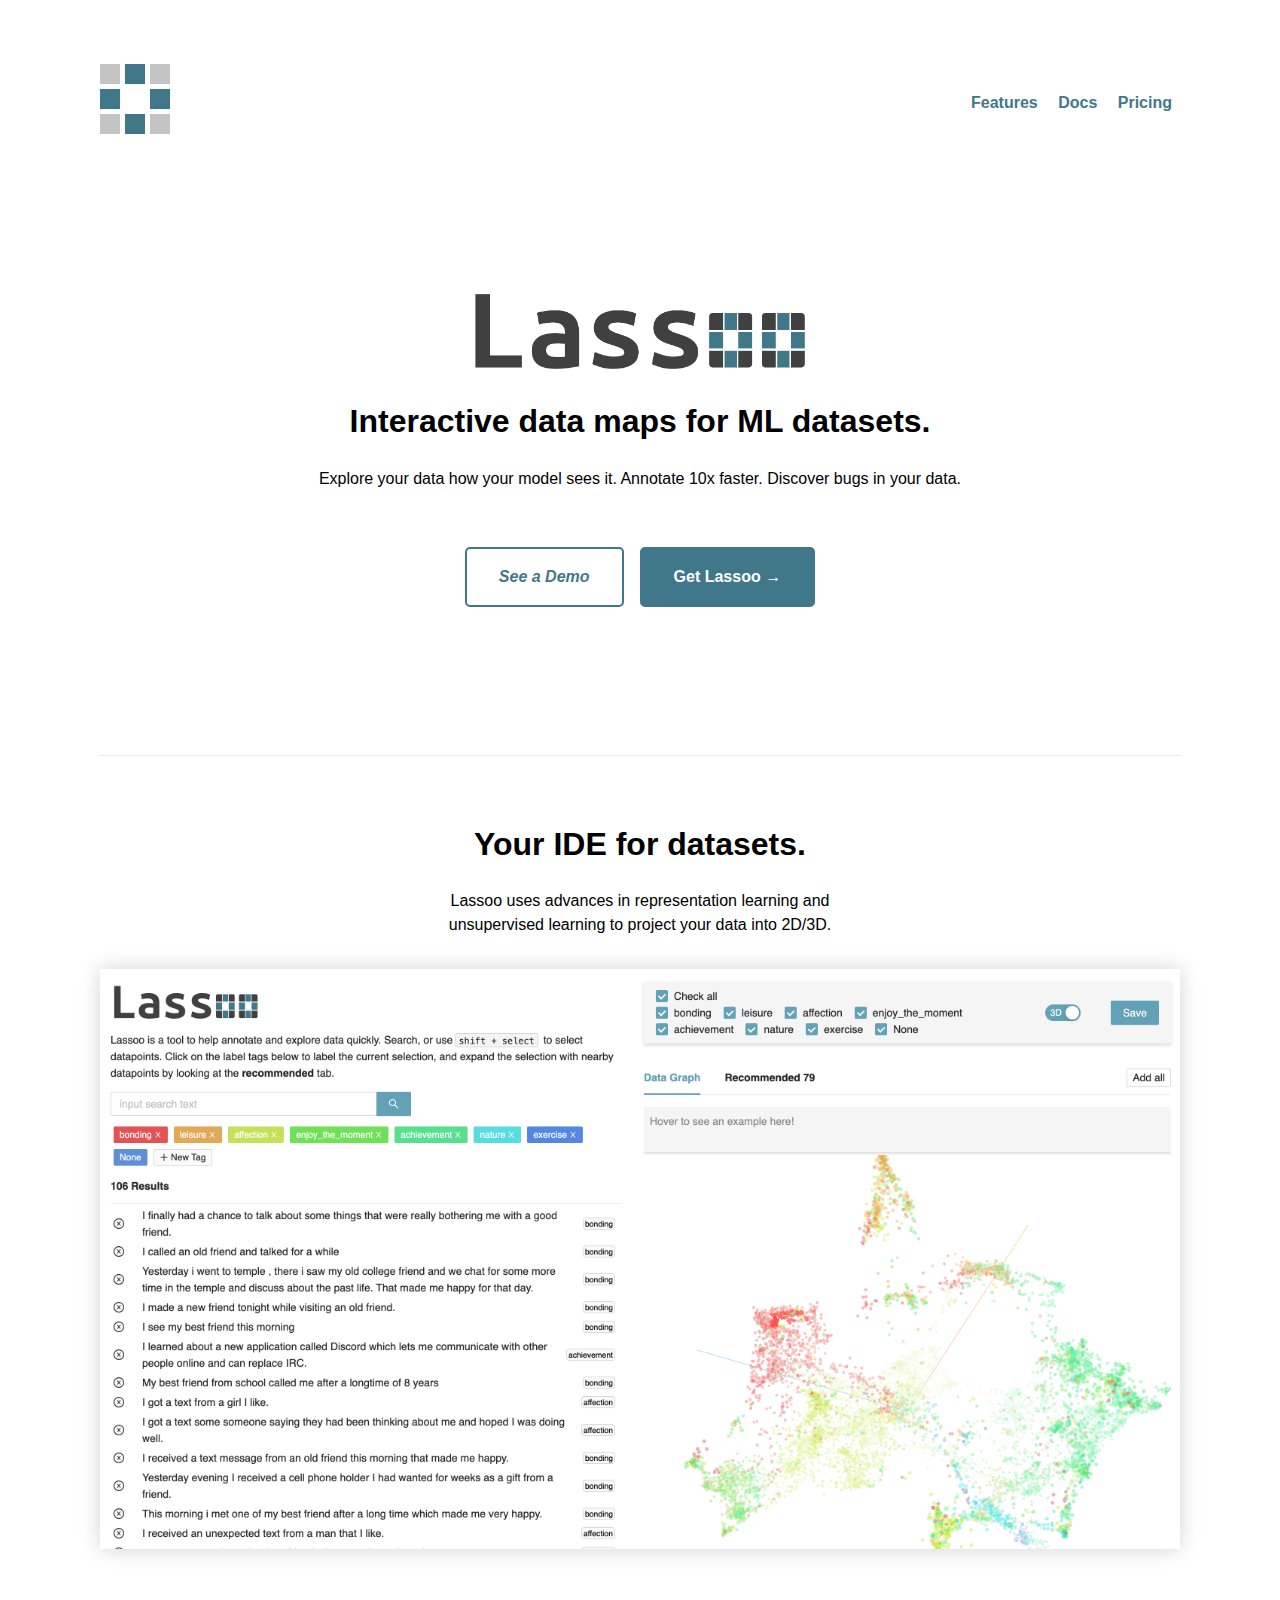
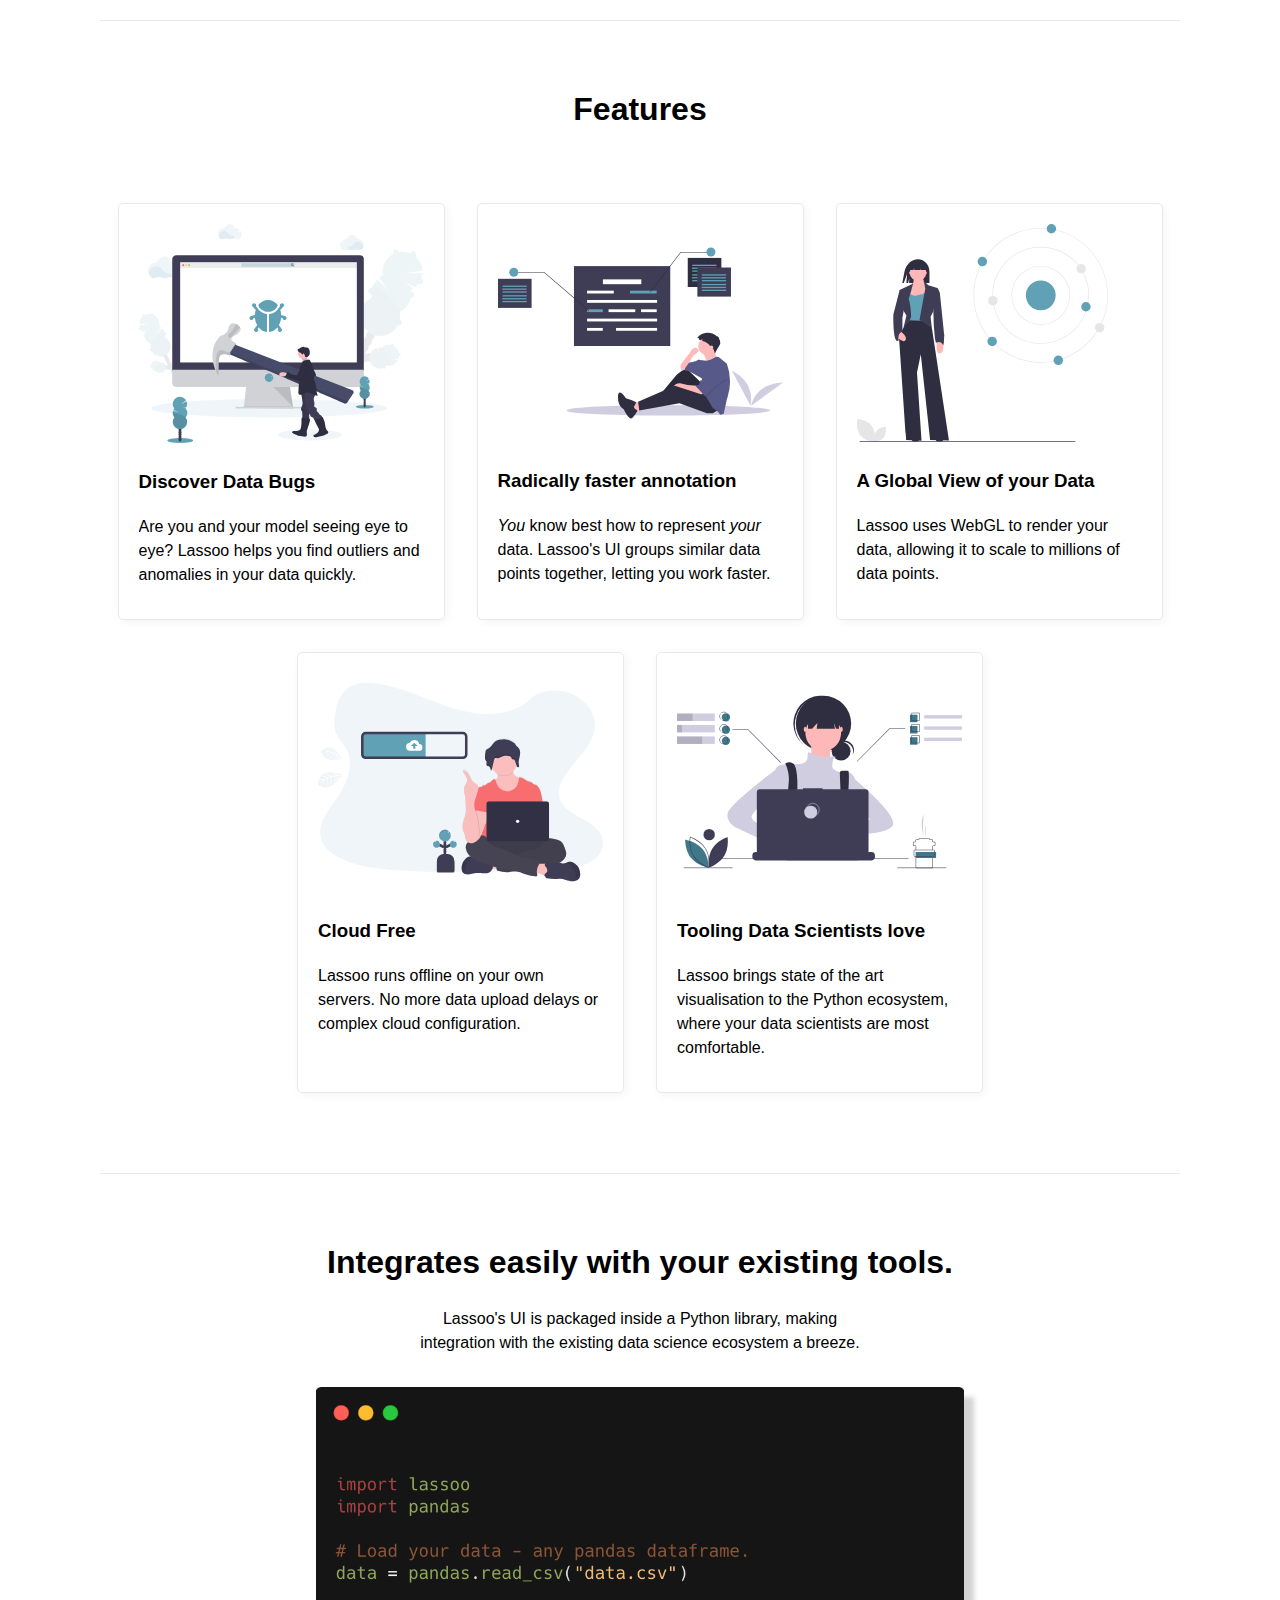
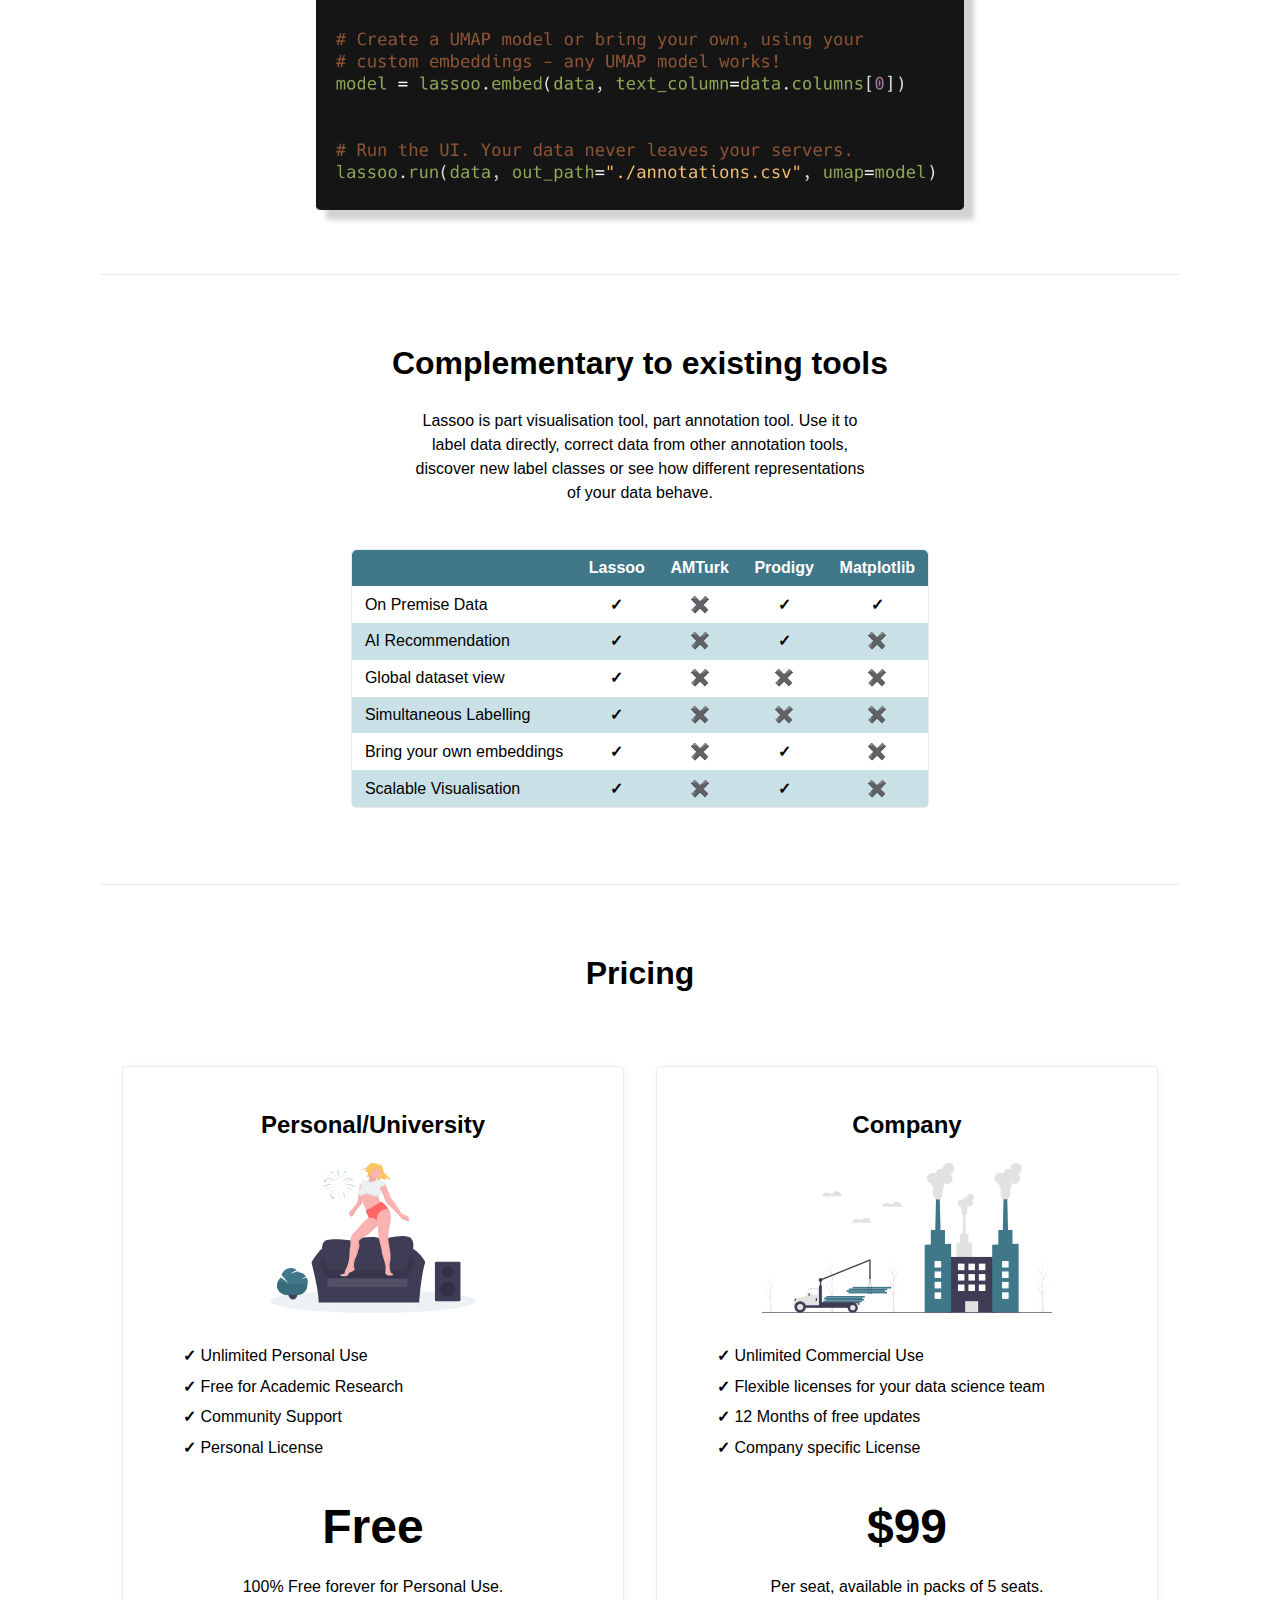
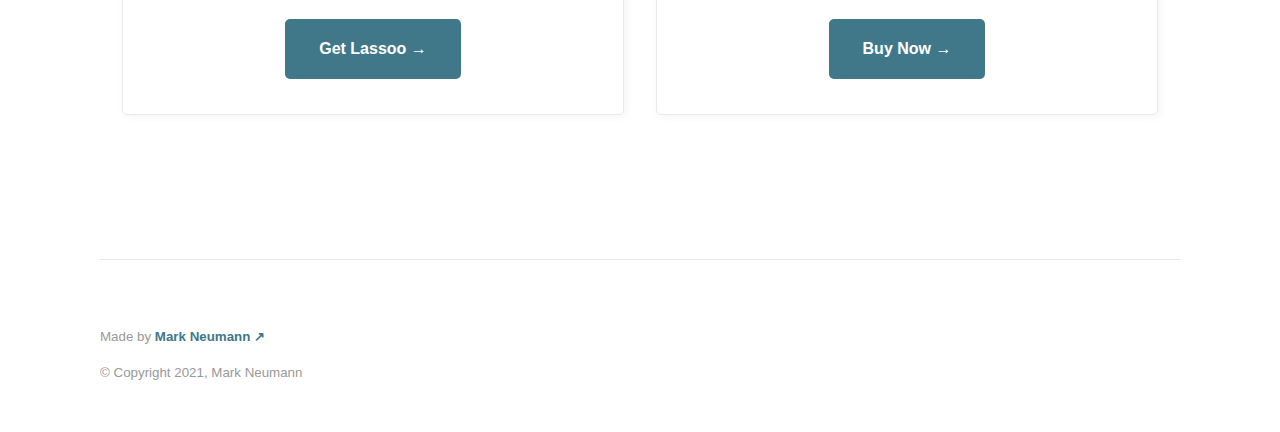
==== commit 484e0dad: "spacing" ====
--- a/index.html
+++ b/index.html
@@ -165,10 +165,10 @@
                 <img style="display: block; margin: auto;" alt="example code" src="img/undraw_home.svg" height="150">
                 <p>
                     <ul>
-                        <li> <b>✓</b>Unlimited Personal Use</li>
-                        <li> <b>✓</b>Free for Academic Research</li>
-                        <li> <b>✓</b>Community Support</li>
-                        <li> <b>✓</b>Personal License</li>
+                        <li> <b>✓</b> Unlimited Personal Use</li>
+                        <li> <b>✓</b> Free for Academic Research</li>
+                        <li> <b>✓</b> Community Support</li>
+                        <li> <b>✓</b> Personal License</li>
                     </ul>
                 </p>
                 
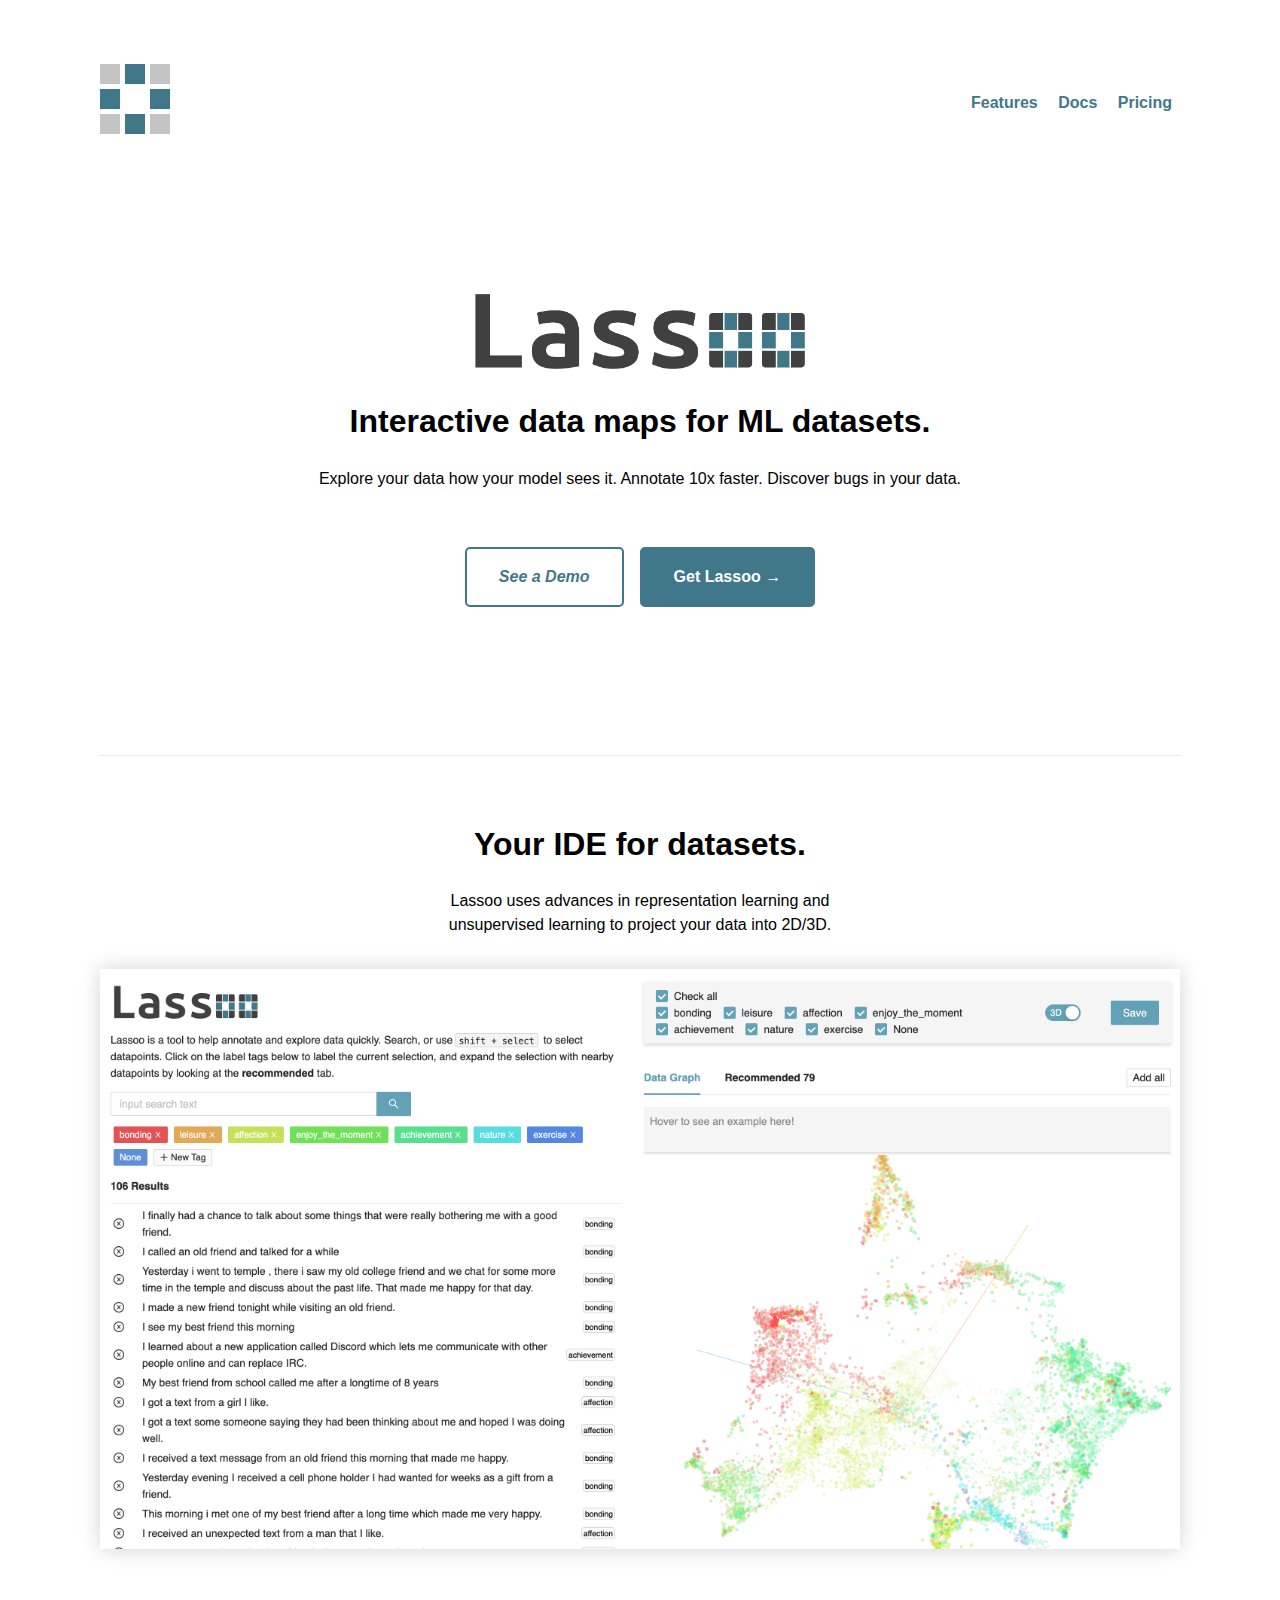
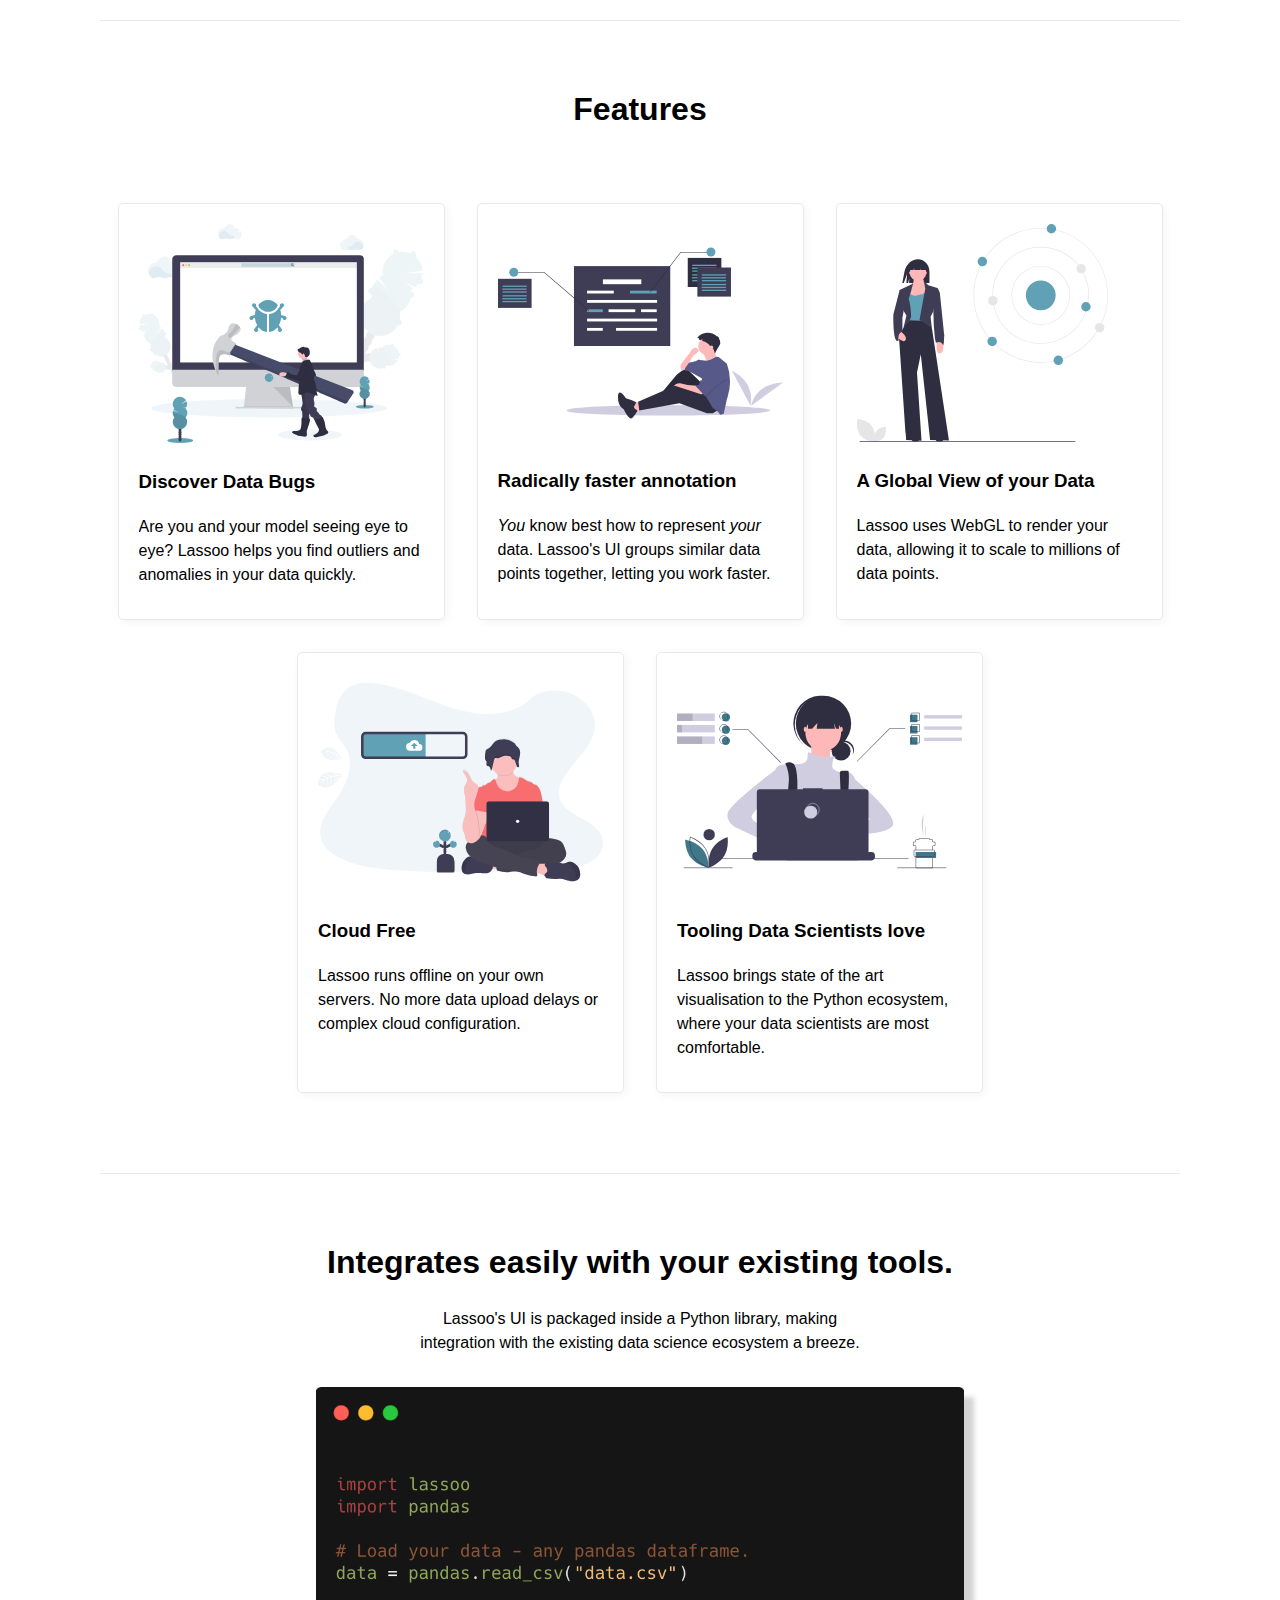
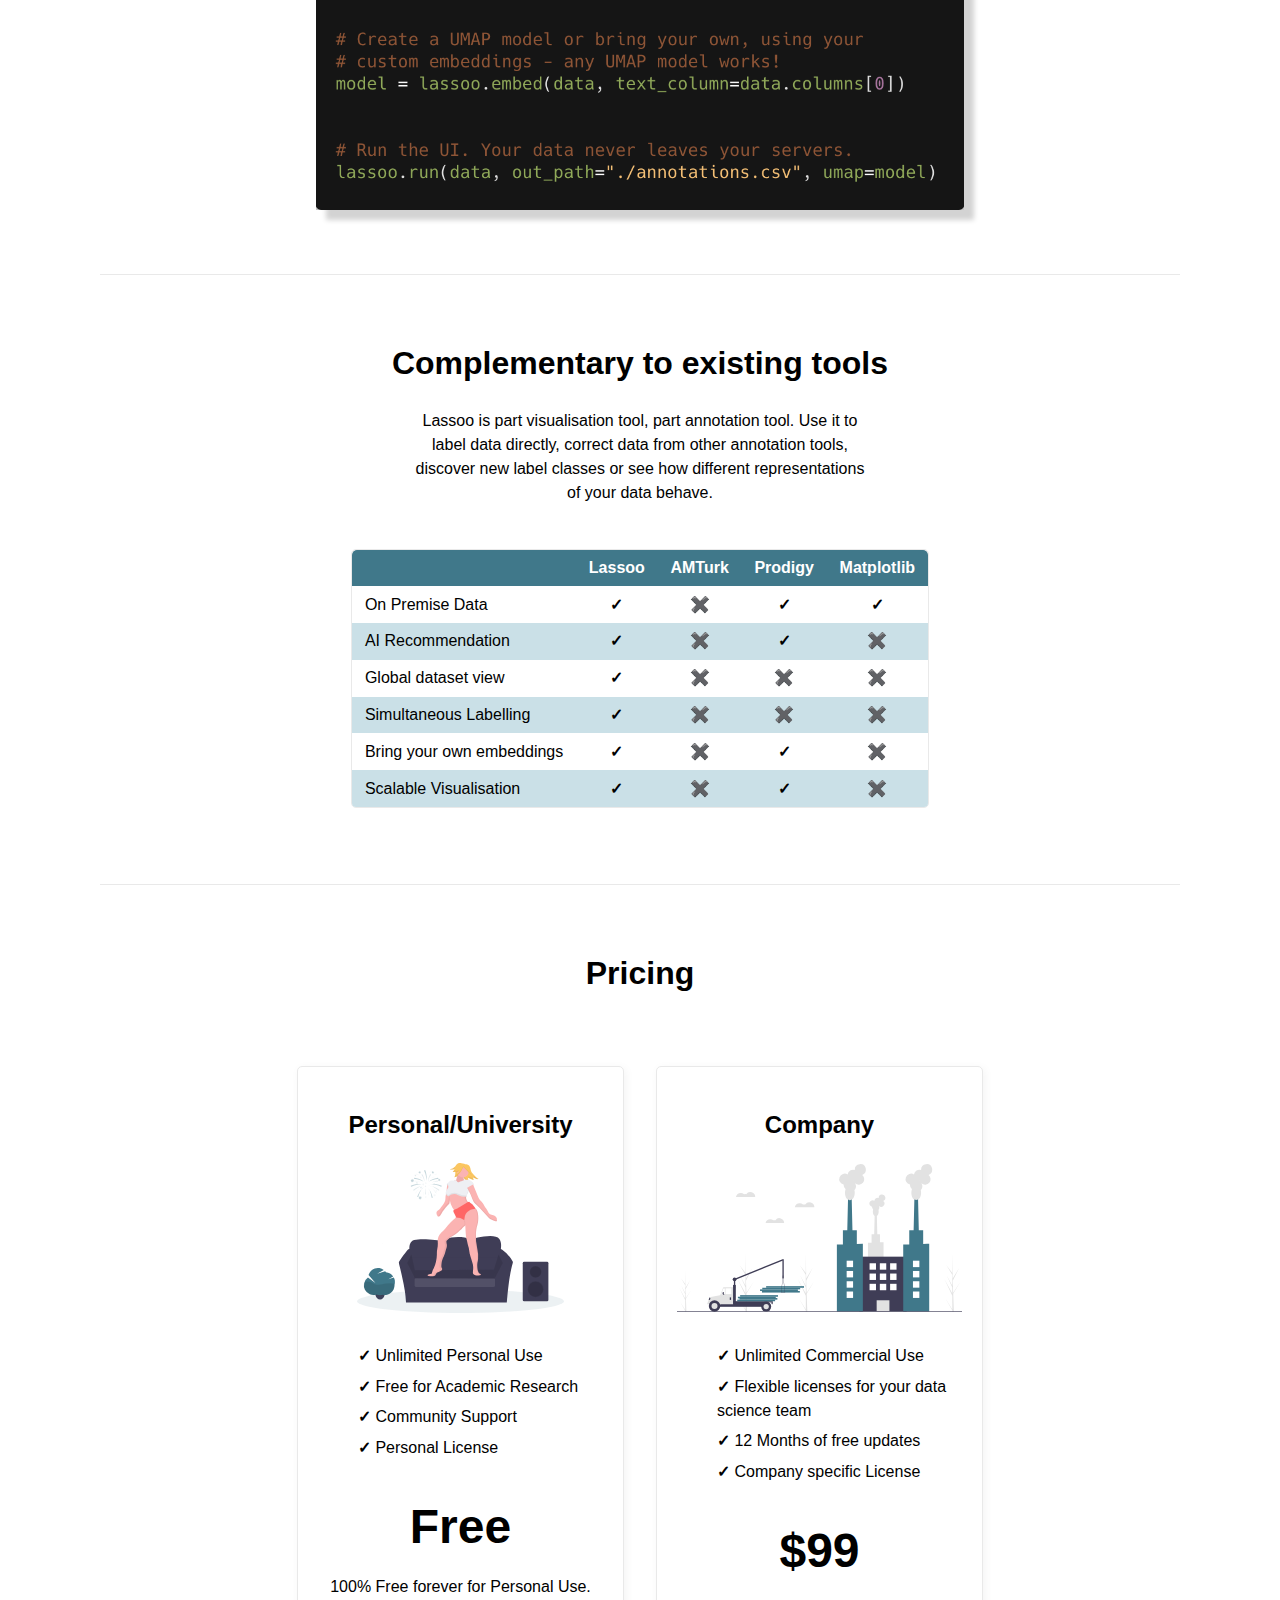
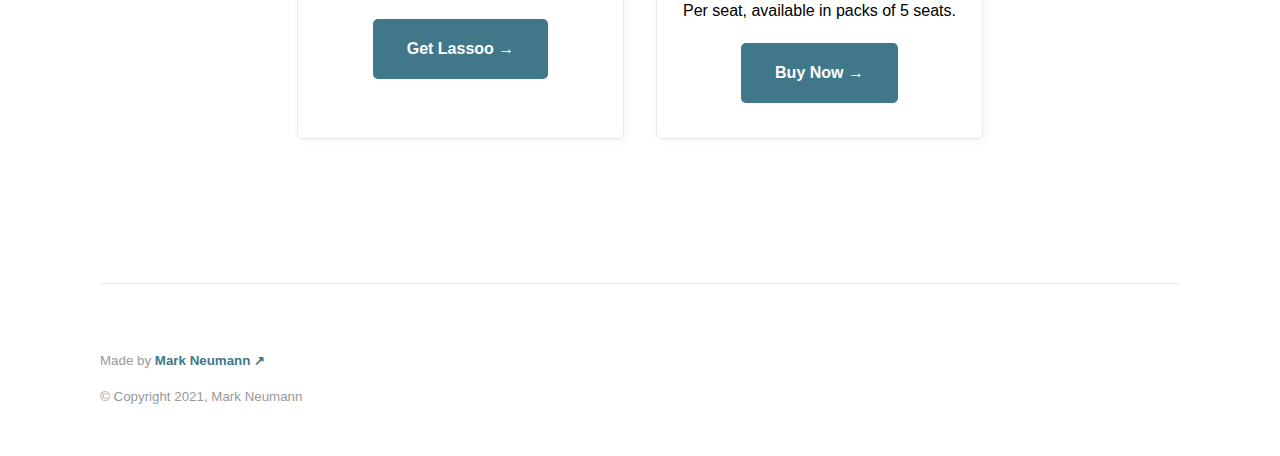
==== commit 67f3d2b9: "width -> max-width for mobile" ====
--- a/index.html
+++ b/index.html
@@ -34,7 +34,7 @@
         <figure>
             <header>
                 <h1>Your IDE for datasets.</h1>
-                <p style="width: var(--width-card-medium); display: block; margin: auto;">
+                <p style="max-width: var(--width-card-medium); display: block; margin: auto;">
                     Lassoo uses advances in representation learning and unsupervised learning to project your data into 2D/3D.
                 </p>
             </header>
@@ -77,7 +77,7 @@
         <figure>
             <header>
                 <h1>Integrates easily with your existing tools.</h1>
-            <p style="width: var(--width-card-medium); display: block; margin: auto;">
+            <p style="max-width: var(--width-card-medium); display: block; margin: auto;">
                 Lassoo's UI is packaged inside a Python library, making integration with the existing data science ecosystem a breeze.
             </p>
             </header>
@@ -88,7 +88,7 @@
 
         <header>
             <h1>Complementary to existing tools</h1>
-            <p style="width: var(--width-card-medium); display: block; margin: auto;">
+            <p style="max-width: var(--width-card-medium); display: block; margin: auto;">
                 Lassoo is part visualisation tool, part annotation tool. 
                 Use it to label data directly, correct data from other annotation tools,
                 discover new label classes or see how different representations of your data behave.
@@ -160,7 +160,7 @@
                 <p></p>
             </header>
             <section>
-            <aside style="width: var(--width-card-medium)">
+            <aside style="max-width: var(--width-card-medium)">
                 <h2 style="text-align: center;">Personal/University</h2>
                 <img style="display: block; margin: auto;" alt="example code" src="img/undraw_home.svg" height="150">
                 <p>
@@ -183,7 +183,7 @@
                 </a>
             </aside>
 
-            <aside style="width: var(--width-card-medium)">
+            <aside style="max-width: var(--width-card-medium)">
                 <h2 style="text-align: center;">Company</h2>
                 <img style="display: block; margin: auto;" alt="example code" src="img/undraw_company.svg" height="150">
                 <p>
